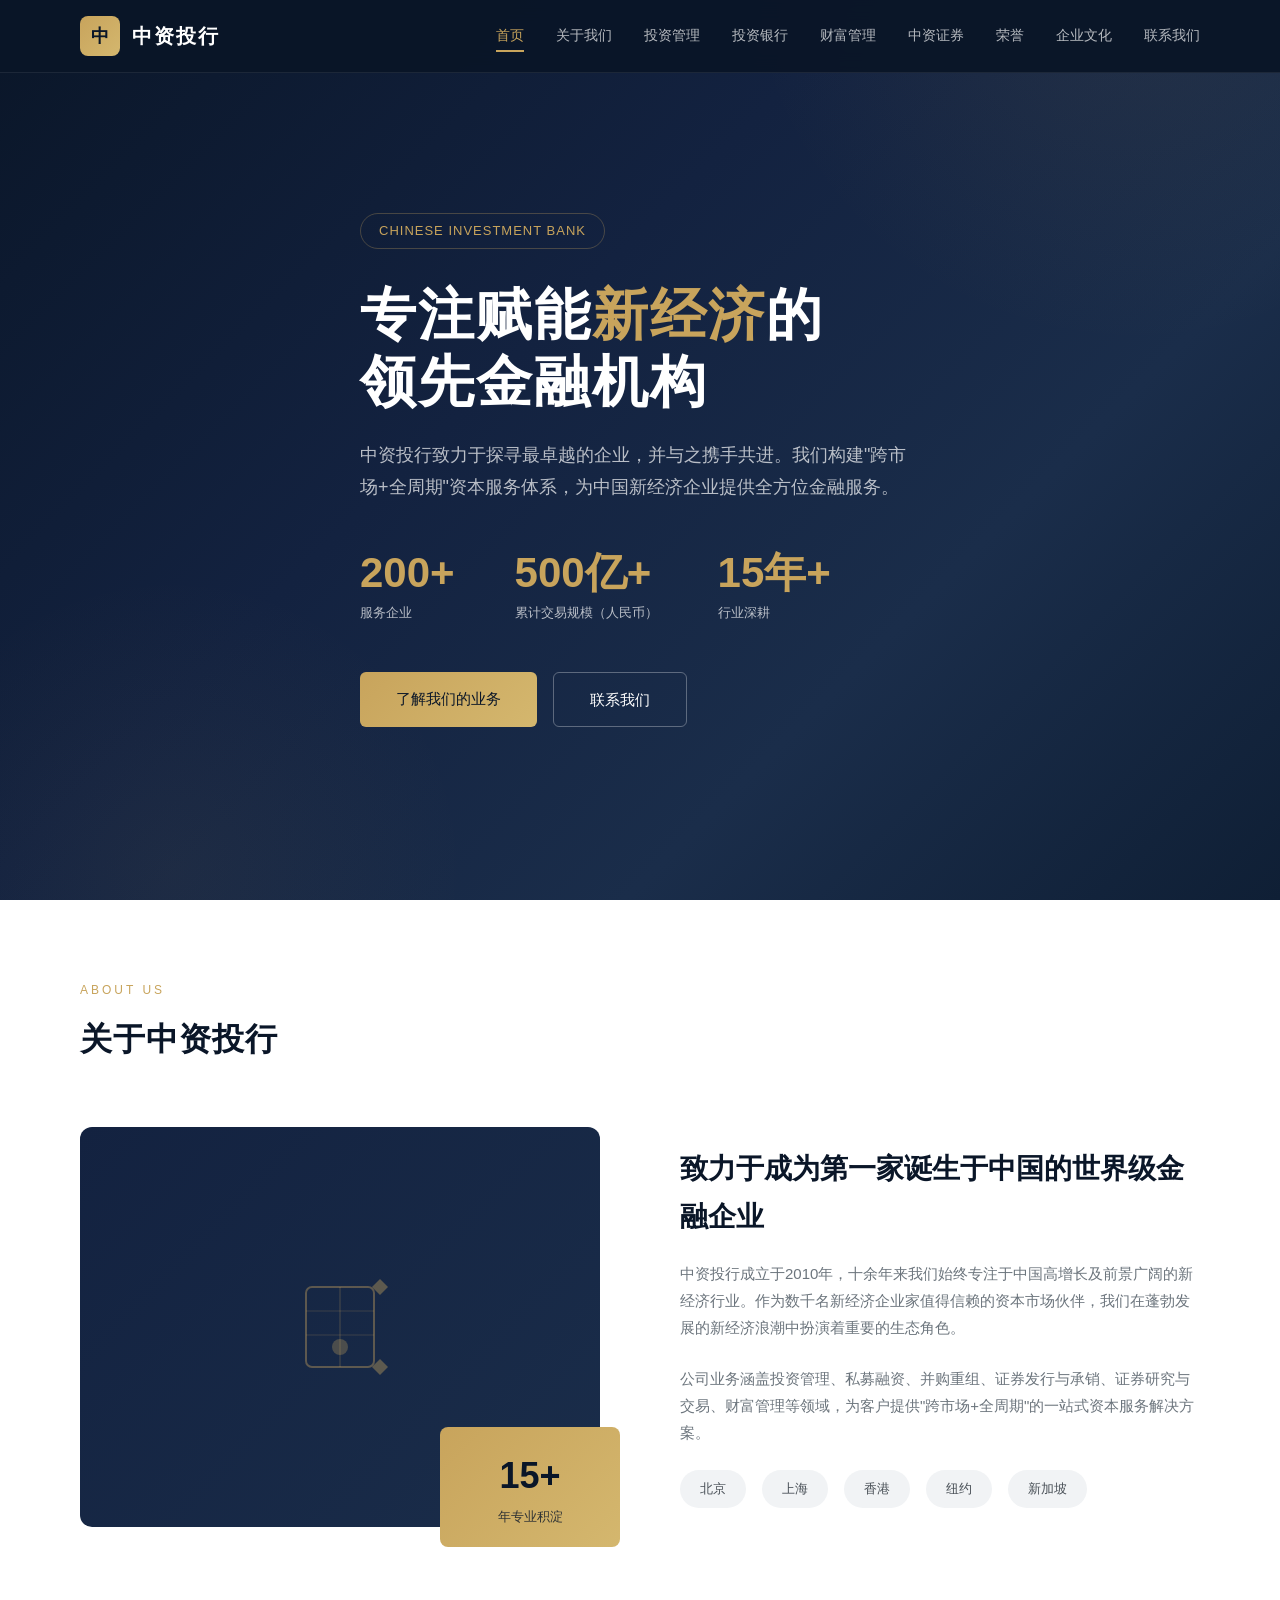
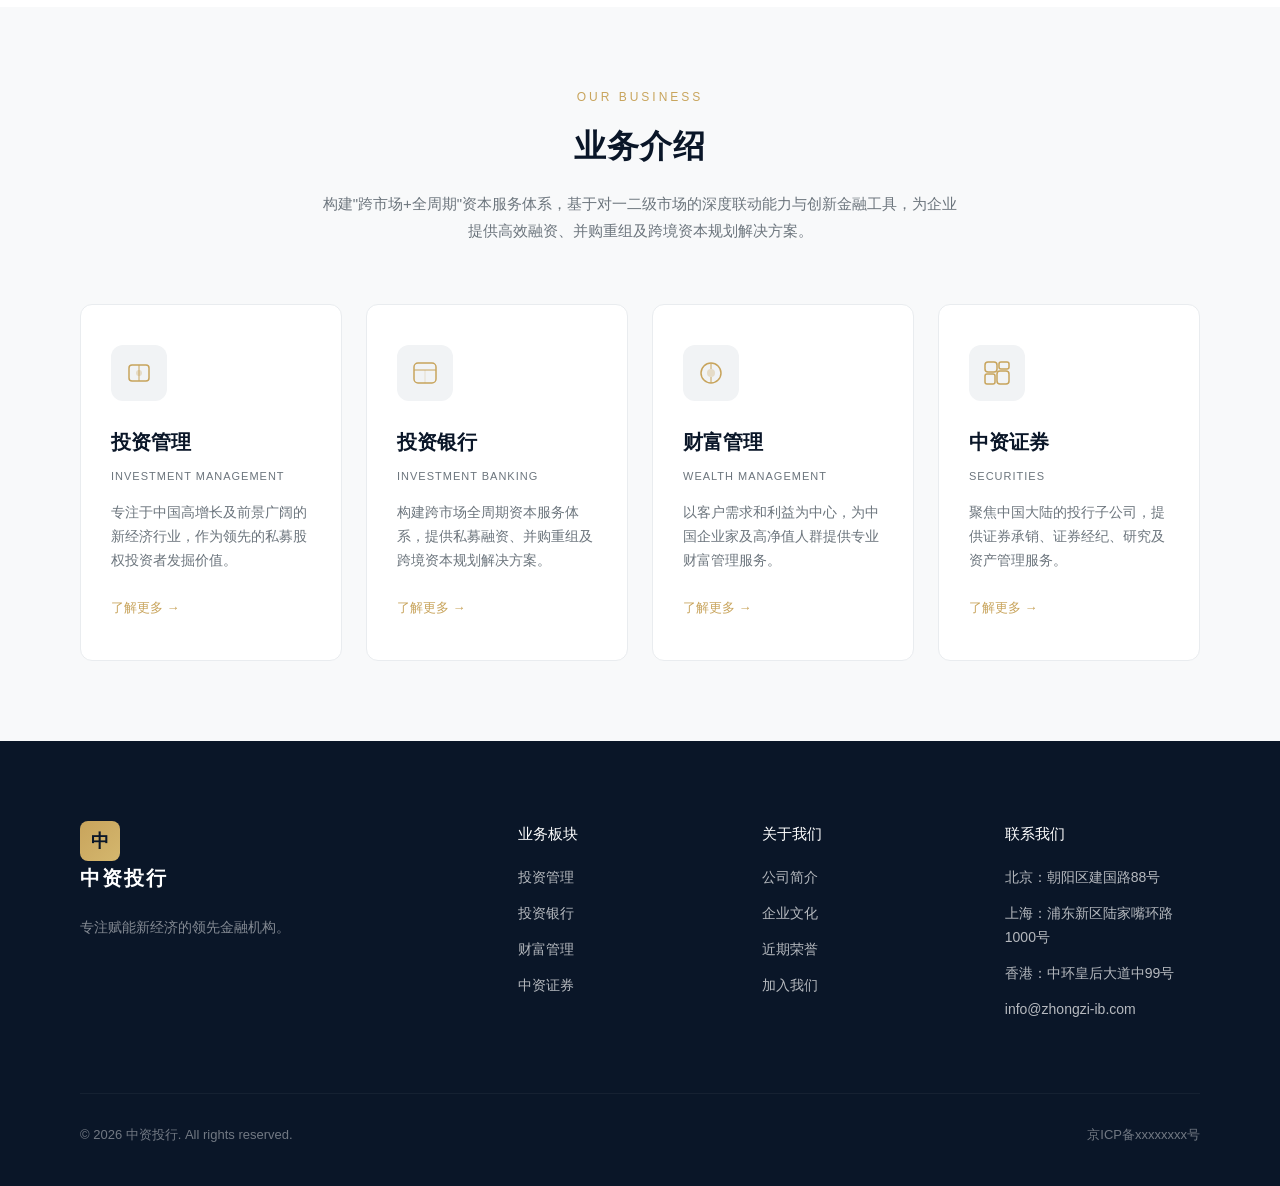
==== index.html @ 10a1bdf3 "Add index.html" ====
<!DOCTYPE html>
<html lang="zh-CN">
<head>
  <meta charset="UTF-8">
  <meta name="viewport" content="width=device-width, initial-scale=1.0">
  <title>中资投行 — 专注赋能新经济的领先金融机构</title>
  <meta name="description" content="中资投行致力于为中国新经济企业提供投资管理、私募融资、并购、证券发行与承销、财富管理等一站式金融服务，在北京、上海、香港、纽约和新加坡设有办公室。">
  <link rel="stylesheet" href="css/style.css">
  <style>
    .hero{min-height:100vh;background:linear-gradient(135deg,#0a1628 0%,#132240 40%,#1a2d4a 70%,#0f1f35 100%);display:flex;align-items:center;position:relative;overflow:hidden}
    .hero::before{content:'';position:absolute;top:-50%;right:-20%;width:800px;height:800px;border-radius:50%;background:radial-gradient(circle,rgba(200,164,92,0.08),transparent 70%)}
    .hero::after{content:'';position:absolute;bottom:-30%;left:-10%;width:600px;height:600px;border-radius:50%;background:radial-gradient(circle,rgba(200,164,92,0.05),transparent 70%)}
    .hero-content{position:relative;z-index:2;padding:120px 0 80px}
    .hero-badge{display:inline-block;border:1px solid rgba(200,164,92,0.3);color:var(--gold);font-size:13px;padding:6px 18px;border-radius:20px;margin-bottom:32px;letter-spacing:1px}
    .hero h1{font-size:56px;font-weight:700;color:var(--white);line-height:1.2;margin-bottom:24px;letter-spacing:2px}
    .hero h1 .gold{color:var(--gold)}
    .hero-subtitle{font-size:18px;color:var(--text-light);max-width:560px;margin-bottom:48px;line-height:1.8}
    .hero-stats{display:flex;gap:60px;margin-bottom:48px}
    .hero-stat .num{font-size:42px;font-weight:700;color:var(--gold);font-family:var(--font-en);line-height:1}
    .hero-stat .label{font-size:13px;color:var(--text-light);margin-top:8px}
    .hero-cta{display:flex;gap:16px}
    .about-image{position:relative}
    .about-image-main{width:100%;height:400px;background:linear-gradient(135deg,#132240,#1a2d4a);border-radius:12px;display:flex;align-items:center;justify-content:center;overflow:hidden}
    .about-image-accent{position:absolute;bottom:-20px;right:-20px;width:180px;height:120px;background:linear-gradient(135deg,var(--gold),var(--gold-light));border-radius:8px;display:flex;align-items:center;justify-content:center;flex-direction:column}
    .about-image-accent .big{font-size:36px;font-weight:700;color:var(--primary);font-family:var(--font-en)}
    .about-image-accent .small{font-size:13px;color:var(--primary);opacity:0.8}
    .about-grid{display:grid;grid-template-columns:1fr 1fr;gap:80px;align-items:center;margin-top:60px}
    .about-info .info-title{font-size:28px;font-weight:600;color:var(--primary);margin-bottom:20px}
    .about-info p{font-size:15px;color:var(--gray-500);line-height:1.8;margin-bottom:24px}
    .about-offices{display:flex;gap:16px;flex-wrap:wrap}
    .office-tag{padding:8px 20px;background:var(--gray-100);border-radius:20px;font-size:13px;color:var(--gray-700)}
    .business-grid{display:grid;grid-template-columns:repeat(4,1fr);gap:24px;margin-top:60px}
    .business-card{background:var(--white);border-radius:12px;padding:40px 30px;transition:all 0.4s;border:1px solid var(--gray-200);position:relative;overflow:hidden}
    .business-card::before{content:'';position:absolute;top:0;left:0;right:0;height:3px;background:linear-gradient(90deg,var(--gold),var(--gold-light));transform:scaleX(0);transform-origin:left;transition:transform 0.4s}
    .business-card:hover{transform:translateY(-8px);box-shadow:0 20px 40px rgba(0,0,0,0.06);border-color:transparent}
    .business-card:hover::before{transform:scaleX(1)}
    .business-icon{width:56px;height:56px;background:var(--gray-100);border-radius:12px;display:flex;align-items:center;justify-content:center;margin-bottom:24px;transition:all 0.4s}
    .business-card:hover .business-icon{background:rgba(200,164,92,0.1)}
    .business-card h3{font-size:20px;font-weight:600;color:var(--primary);margin-bottom:8px}
    .business-card .en{font-size:11px;color:var(--gray-500);text-transform:uppercase;letter-spacing:1px;font-family:var(--font-en);margin-bottom:16px}
    .business-card p{font-size:14px;color:var(--gray-500);line-height:1.7;margin-bottom:20px}
    .business-card .more{font-size:13px;color:var(--gold);text-decoration:none;font-weight:500;display:inline-flex;align-items:center;gap:6px}
    .business-card .more:hover{gap:10px}
    @media(max-width:1024px){.business-grid{grid-template-columns:repeat(2,1fr)}}
    @media(max-width:768px){.business-grid{grid-template-columns:1fr}.hero h1{font-size:34px}.hero-stats{gap:30px}.hero-stat .num{font-size:30px}.about-grid{grid-template-columns:1fr;gap:40px}}
  </style>
</head>
<body>

<header class="header">
  <div class="container header-inner">
    <a href="index.html" class="logo">
      <div class="logo-icon">中</div>
      <span class="logo-text">中资投行</span>
    </a>
    <nav class="nav">
      <a href="index.html" class="active">首页</a>
      <a href="about.html">关于我们</a>
      <a href="investment-management.html">投资管理</a>
      <a href="investment-banking.html">投资银行</a>
      <a href="wealth-management.html">财富管理</a>
      <a href="securities.html">中资证券</a>
      <a href="awards.html">荣誉</a>
      <a href="culture.html">企业文化</a>
      <a href="contact.html">联系我们</a>
    </nav>
  </div>
</header>

<section class="hero">
  <div class="container hero-content">
    <span class="hero-badge">CHINESE INVESTMENT BANK</span>
    <h1>专注赋能<span class="gold">新经济</span>的<br>领先金融机构</h1>
    <p class="hero-subtitle">中资投行致力于探寻最卓越的企业，并与之携手共进。我们构建"跨市场+全周期"资本服务体系，为中国新经济企业提供全方位金融服务。</p>
    <div class="hero-stats">
      <div class="hero-stat"><div class="num">200+</div><div class="label">服务企业</div></div>
      <div class="hero-stat"><div class="num">500亿+</div><div class="label">累计交易规模（人民币）</div></div>
      <div class="hero-stat"><div class="num">15年+</div><div class="label">行业深耕</div></div>
    </div>
    <div class="hero-cta">
      <a href="investment-banking.html" class="btn btn-primary">了解我们的业务</a>
      <a href="contact.html" class="btn btn-outline">联系我们</a>
    </div>
  </div>
</section>

<section class="content-section" id="about">
  <div class="container">
    <div class="section-label">ABOUT US</div>
    <div class="section-title">关于中资投行</div>
    <div class="about-grid">
      <div class="about-image">
        <div class="about-image-main">
          <svg width="120" height="120" viewBox="0 0 120 120" fill="none">
            <rect x="26" y="20" width="68" height="80" rx="6" stroke="rgba(200,164,92,0.4)" stroke-width="2"/>
            <line x1="60" y1="20" x2="60" y2="100" stroke="rgba(200,164,92,0.3)" stroke-width="1"/>
            <line x1="26" y1="44" x2="94" y2="44" stroke="rgba(200,164,92,0.2)" stroke-width="1"/>
            <line x1="26" y1="68" x2="94" y2="68" stroke="rgba(200,164,92,0.2)" stroke-width="1"/>
            <circle cx="60" cy="80" r="8" fill="rgba(200,164,92,0.3)"/>
            <path d="M92 20 L100 12 L108 20 L100 28 Z" fill="rgba(200,164,92,0.4)"/>
            <path d="M92 100 L100 92 L108 100 L100 108 Z" fill="rgba(200,164,92,0.4)"/>
          </svg>
        </div>
        <div class="about-image-accent"><span class="big">15+</span><span class="small">年专业积淀</span></div>
      </div>
      <div class="about-info">
        <div class="info-title">致力于成为第一家诞生于中国的世界级金融企业</div>
        <p>中资投行成立于2010年，十余年来我们始终专注于中国高增长及前景广阔的新经济行业。作为数千名新经济企业家值得信赖的资本市场伙伴，我们在蓬勃发展的新经济浪潮中扮演着重要的生态角色。</p>
        <p>公司业务涵盖投资管理、私募融资、并购重组、证券发行与承销、证券研究与交易、财富管理等领域，为客户提供"跨市场+全周期"的一站式资本服务解决方案。</p>
        <div class="about-offices">
          <span class="office-tag">北京</span><span class="office-tag">上海</span><span class="office-tag">香港</span><span class="office-tag">纽约</span><span class="office-tag">新加坡</span>
        </div>
      </div>
    </div>
  </div>
</section>

<section class="content-section alt">
  <div class="container">
    <div class="section-header" style="text-align:center">
      <div class="section-label">OUR BUSINESS</div>
      <div class="section-title">业务介绍</div>
      <div class="section-desc" style="margin:0 auto">构建"跨市场+全周期"资本服务体系，基于对一二级市场的深度联动能力与创新金融工具，为企业提供高效融资、并购重组及跨境资本规划解决方案。</div>
    </div>
    <div class="business-grid">
      <a href="investment-management.html" class="business-card" style="text-decoration:none;color:inherit">
        <div class="business-icon"><svg width="28" height="28" viewBox="0 0 28 28" fill="none"><rect x="4" y="6" width="20" height="16" rx="3" stroke="#c8a45c" stroke-width="1.5"/><line x1="14" y1="6" x2="14" y2="22" stroke="#c8a45c" stroke-width="1"/><circle cx="14" cy="14" r="3" fill="#c8a45c" opacity="0.3"/></svg></div>
        <h3>投资管理</h3>
        <div class="en">INVESTMENT MANAGEMENT</div>
        <p>专注于中国高增长及前景广阔的新经济行业，作为领先的私募股权投资者发掘价值。</p>
        <span class="more">了解更多 →</span>
      </a>
      <a href="investment-banking.html" class="business-card" style="text-decoration:none;color:inherit">
        <div class="business-icon"><svg width="28" height="28" viewBox="0 0 28 28" fill="none"><rect x="3" y="4" width="22" height="20" rx="4" stroke="#c8a45c" stroke-width="1.5"/><path d="M3 11h22" stroke="#c8a45c" stroke-width="1"/><line x1="14" y1="11" x2="14" y2="24" stroke="#c8a45c" stroke-width="0.5" opacity="0.5"/></svg></div>
        <h3>投资银行</h3>
        <div class="en">INVESTMENT BANKING</div>
        <p>构建跨市场全周期资本服务体系，提供私募融资、并购重组及跨境资本规划解决方案。</p>
        <span class="more">了解更多 →</span>
      </a>
      <a href="wealth-management.html" class="business-card" style="text-decoration:none;color:inherit">
        <div class="business-icon"><svg width="28" height="28" viewBox="0 0 28 28" fill="none"><circle cx="14" cy="14" r="10" stroke="#c8a45c" stroke-width="1.5"/><circle cx="14" cy="14" r="4" fill="#c8a45c" opacity="0.3"/><line x1="14" y1="4" x2="14" y2="10" stroke="#c8a45c" stroke-width="1"/><line x1="14" y1="18" x2="14" y2="24" stroke="#c8a45c" stroke-width="1"/></svg></div>
        <h3>财富管理</h3>
        <div class="en">WEALTH MANAGEMENT</div>
        <p>以客户需求和利益为中心，为中国企业家及高净值人群提供专业财富管理服务。</p>
        <span class="more">了解更多 →</span>
      </a>
      <a href="securities.html" class="business-card" style="text-decoration:none;color:inherit">
        <div class="business-icon"><svg width="28" height="28" viewBox="0 0 28 28" fill="none"><rect x="2" y="3" width="12" height="10" rx="3" stroke="#c8a45c" stroke-width="1.5"/><rect x="16" y="3" width="10" height="7" rx="2" stroke="#c8a45c" stroke-width="1.5"/><rect x="2" y="15" width="10" height="10" rx="2" stroke="#c8a45c" stroke-width="1.5"/><rect x="14" y="12" width="12" height="13" rx="3" stroke="#c8a45c" stroke-width="1.5"/></svg></div>
        <h3>中资证券</h3>
        <div class="en">SECURITIES</div>
        <p>聚焦中国大陆的投行子公司，提供证券承销、证券经纪、研究及资产管理服务。</p>
        <span class="more">了解更多 →</span>
      </a>
    </div>
  </div>
</section>

<footer class="footer">
  <div class="container">
    <div class="footer-grid">
      <div class="footer-brand">
        <a href="index.html" class="logo"><div class="logo-icon">中</div><span class="logo-text">中资投行</span></a>
        <p>专注赋能新经济的领先金融机构。</p>
      </div>
      <div>
        <h4>业务板块</h4>
        <a href="investment-management.html">投资管理</a>
        <a href="investment-banking.html">投资银行</a>
        <a href="wealth-management.html">财富管理</a>
        <a href="securities.html">中资证券</a>
      </div>
      <div>
        <h4>关于我们</h4>
        <a href="about.html">公司简介</a>
        <a href="culture.html">企业文化</a>
        <a href="awards.html">近期荣誉</a>
        <a href="contact.html">加入我们</a>
      </div>
      <div>
        <h4>联系我们</h4>
        <a>北京：朝阳区建国路88号</a>
        <a>上海：浦东新区陆家嘴环路1000号</a>
        <a>香港：中环皇后大道中99号</a>
        <a>info@zhongzi-ib.com</a>
      </div>
    </div>
    <div class="footer-bottom">
      <span>&copy; 2026 中资投行. All rights reserved.</span>
      <span>京ICP备xxxxxxxx号</span>
    </div>
  </div>
</footer>
</body>
</html>
---- css/style.css ----
/* ===== 中资投行 - 共享样式 ===== */
:root {
  --primary: #0a1628;
  --primary-light: #132240;
  --gold: #c8a45c;
  --gold-light: #d4b76e;
  --white: #ffffff;
  --gray-50: #f8f9fa;
  --gray-100: #f1f3f5;
  --gray-200: #e9ecef;
  --gray-300: #dee2e6;
  --gray-500: #6c757d;
  --gray-700: #495057;
  --gray-900: #212529;
  --text-light: rgba(255,255,255,0.7);
  --font-cn: "PingFang SC","Microsoft YaHei","Hiragino Sans GB",sans-serif;
  --font-en: "Inter","Helvetica Neue",Arial,sans-serif;
}

*,*::before,*::after{margin:0;padding:0;box-sizing:border-box}
html{scroll-behavior:smooth}
body{font-family:var(--font-cn);color:var(--gray-900);line-height:1.7;background:var(--white);-webkit-font-smoothing:antialiased}
.container{max-width:1200px;margin:0 auto;padding:0 40px}

/* ===== Header ===== */
.header{position:fixed;top:0;left:0;right:0;z-index:1000;background:rgba(10,22,40,0.95);backdrop-filter:blur(10px);border-bottom:1px solid rgba(255,255,255,0.08)}
.header-inner{display:flex;align-items:center;justify-content:space-between;height:72px}
.logo{display:flex;align-items:center;gap:12px;text-decoration:none}
.logo-icon{width:40px;height:40px;background:linear-gradient(135deg,var(--gold),var(--gold-light));border-radius:8px;display:flex;align-items:center;justify-content:center;font-size:18px;color:var(--primary);font-weight:700}
.logo-text{font-size:20px;font-weight:600;color:var(--white);letter-spacing:2px}
.nav{display:flex;align-items:center;gap:32px}
.nav a{color:var(--text-light);text-decoration:none;font-size:14px;font-weight:400;transition:color 0.3s;position:relative;padding:4px 0}
.nav a:hover,.nav a.active{color:var(--gold)}
.nav a::after{content:'';position:absolute;bottom:0;left:0;width:0;height:2px;background:var(--gold);transition:width 0.3s}
.nav a:hover::after,.nav a.active::after{width:100%}

/* ===== Page Banner ===== */
.page-banner{background:linear-gradient(135deg,#0a1628,#132240,#1a2d4a);padding:140px 0 60px;text-align:center;position:relative;overflow:hidden}
.page-banner::before{content:'';position:absolute;top:-30%;right:-15%;width:500px;height:500px;border-radius:50%;background:radial-gradient(circle,rgba(200,164,92,0.06),transparent 70%)}
.page-banner h1{font-size:42px;font-weight:700;color:var(--white);letter-spacing:2px;position:relative}
.page-banner .subtitle{font-size:16px;color:var(--text-light);margin-top:12px;position:relative}
.breadcrumb{margin-top:16px;font-size:13px;color:var(--text-light);position:relative}
.breadcrumb a{color:var(--gold);text-decoration:none}
.breadcrumb span{opacity:0.6}

/* ===== Content Sections ===== */
.content-section{padding:80px 0}
.content-section.alt{background:var(--gray-50)}

.section-header{margin-bottom:48px}
.section-label{font-size:12px;text-transform:uppercase;letter-spacing:3px;color:var(--gold);margin-bottom:12px;font-family:var(--font-en)}
.section-title{font-size:32px;font-weight:700;color:var(--primary);margin-bottom:16px;letter-spacing:1px}
.section-desc{font-size:15px;color:var(--gray-500);max-width:640px;line-height:1.8}

/* ===== Business Detail ===== */
.biz-overview{display:grid;grid-template-columns:1fr 1fr;gap:60px;align-items:center}
.biz-image{height:360px;background:linear-gradient(135deg,var(--primary),var(--primary-light));border-radius:12px;display:flex;align-items:center;justify-content:center;position:relative;overflow:hidden}
.biz-image::after{content:'';position:absolute;inset:0;background:radial-gradient(circle at 30% 50%,rgba(200,164,92,0.1),transparent 60%)}
.biz-info h2{font-size:28px;font-weight:600;color:var(--primary);margin-bottom:20px}
.biz-info p{font-size:15px;color:var(--gray-500);line-height:1.8;margin-bottom:16px}

/* ===== Feature Grid ===== */
.feature-grid{display:grid;grid-template-columns:repeat(3,1fr);gap:24px;margin-top:48px}
.feature-card{background:var(--white);border:1px solid var(--gray-200);border-radius:12px;padding:36px 28px;transition:all 0.3s}
.feature-card:hover{transform:translateY(-4px);box-shadow:0 12px 32px rgba(0,0,0,0.06);border-color:transparent}
.feature-card .num{font-size:28px;font-weight:700;color:var(--gold);font-family:var(--font-en);margin-bottom:12px}
.feature-card h4{font-size:17px;font-weight:600;color:var(--primary);margin-bottom:10px}
.feature-card p{font-size:14px;color:var(--gray-500);line-height:1.7}

/* ===== Two Column Layout ===== */
.two-col{display:grid;grid-template-columns:1fr 1fr;gap:60px;align-items:start}
.two-col h3{font-size:22px;font-weight:600;color:var(--primary);margin-bottom:16px}
.two-col p{font-size:15px;color:var(--gray-500);line-height:1.8;margin-bottom:24px}
.two-col ul{list-style:none;padding:0}
.two-col ul li{font-size:14px;color:var(--gray-700);padding:10px 0;border-bottom:1px solid var(--gray-200);display:flex;align-items:center;gap:10px}
.two-col ul li::before{content:'';display:block;width:6px;height:6px;background:var(--gold);border-radius:50%;flex-shrink:0}

/* ===== Awards Grid ===== */
.awards-grid{display:grid;grid-template-columns:repeat(3,1fr);gap:20px}
.award-card{background:var(--gray-50);border-radius:12px;padding:32px 24px;text-align:center;transition:all 0.3s}
.award-card:hover{background:var(--primary)}
.award-card:hover .award-year,.award-card:hover .award-title,.award-card:hover .award-source{color:var(--white)}
.award-card:hover .award-rank{color:var(--gold)}
.award-year{font-size:12px;color:var(--gray-500);letter-spacing:2px;font-family:var(--font-en);margin-bottom:10px}
.award-title{font-size:15px;color:var(--gray-700);margin-bottom:8px;font-weight:500}
.award-rank{font-size:28px;font-weight:700;color:var(--gold);font-family:var(--font-en);margin-bottom:6px}
.award-source{font-size:13px;color:var(--gray-500)}

/* ===== Culture Grid ===== */
.culture-grid{display:grid;grid-template-columns:repeat(4,1fr);gap:20px}
.culture-card{background:var(--white);border:1px solid var(--gray-200);border-radius:12px;padding:36px 24px;text-align:center;transition:all 0.3s}
.culture-card:hover{transform:translateY(-4px);box-shadow:0 12px 32px rgba(0,0,0,0.06)}
.culture-icon{font-size:40px;margin-bottom:16px;display:block}
.culture-card h3{font-size:17px;font-weight:600;color:var(--primary);margin-bottom:6px}
.culture-card .en{font-size:11px;color:var(--gold);text-transform:uppercase;letter-spacing:1px;font-family:var(--font-en);margin-bottom:14px}
.culture-card p{font-size:13px;color:var(--gray-500);line-height:1.6}

/* ===== Contact ===== */
.contact-grid{display:grid;grid-template-columns:1fr 1fr;gap:48px}
.contact-info h3{font-size:22px;font-weight:600;color:var(--primary);margin-bottom:24px}
.contact-item{margin-bottom:20px}
.contact-item .label{font-size:12px;color:var(--gold);text-transform:uppercase;letter-spacing:2px;font-family:var(--font-en);margin-bottom:4px}
.contact-item .value{font-size:15px;color:var(--gray-700)}
.contact-form{background:var(--gray-50);padding:40px;border-radius:12px}
.contact-form h3{font-size:20px;font-weight:600;color:var(--primary);margin-bottom:24px}
.form-group{margin-bottom:20px}
.form-group label{display:block;font-size:13px;color:var(--gray-700);margin-bottom:6px;font-weight:500}
.form-group input,.form-group textarea,.form-group select{width:100%;padding:12px 16px;border:1px solid var(--gray-300);border-radius:6px;font-size:14px;font-family:var(--font-cn);color:var(--gray-900);transition:border-color 0.3s}
.form-group input:focus,.form-group textarea:focus,.form-group select:focus{outline:none;border-color:var(--gold)}
.form-group textarea{resize:vertical;min-height:120px}
.btn-submit{width:100%;padding:14px;background:linear-gradient(135deg,var(--gold),var(--gold-light));color:var(--primary);border:none;border-radius:6px;font-size:15px;font-weight:600;cursor:pointer;transition:all 0.3s}
.btn-submit:hover{transform:translateY(-2px);box-shadow:0 8px 24px rgba(200,164,92,0.3)}

/* ===== Footer ===== */
.footer{background:var(--primary);color:var(--text-light);padding:80px 0 40px}
.footer-grid{display:grid;grid-template-columns:2fr 1fr 1fr 1fr;gap:48px}
.footer-brand .logo{margin-bottom:20px}
.footer-brand p{font-size:14px;line-height:1.8;opacity:0.7}
.footer h4{font-size:15px;color:var(--white);margin-bottom:20px;font-weight:500}
.footer a{display:block;color:var(--text-light);text-decoration:none;font-size:14px;margin-bottom:12px;transition:color 0.3s}
.footer a:hover{color:var(--gold)}
.footer-bottom{margin-top:60px;padding-top:30px;border-top:1px solid rgba(255,255,255,0.08);display:flex;justify-content:space-between;align-items:center;font-size:13px;opacity:0.6}

/* ===== Buttons ===== */
.btn{padding:14px 36px;border-radius:6px;font-size:15px;font-weight:500;cursor:pointer;transition:all 0.3s;text-decoration:none;display:inline-block}
.btn-primary{background:linear-gradient(135deg,var(--gold),var(--gold-light));color:var(--primary);border:none}
.btn-primary:hover{transform:translateY(-2px);box-shadow:0 8px 24px rgba(200,164,92,0.3)}
.btn-outline{background:transparent;border:1px solid rgba(255,255,255,0.3);color:var(--white)}
.btn-outline:hover{border-color:var(--gold);color:var(--gold)}

/* ===== Responsive ===== */
@media(max-width:1024px){
  .business-grid,.feature-grid{grid-template-columns:repeat(2,1fr)}
  .culture-grid{grid-template-columns:repeat(2,1fr)}
  .footer-grid{grid-template-columns:1fr 1fr}
  .two-col,.biz-overview,.contact-grid{grid-template-columns:1fr}
}

@media(max-width:768px){
  .container{padding:0 20px}
  .nav{display:none}
  .page-banner h1{font-size:30px}
  .section-title{font-size:26px}
  .business-grid,.feature-grid,.awards-grid,.culture-grid,.footer-grid{grid-template-columns:1fr}
  .two-col,.biz-overview,.contact-grid{grid-template-columns:1fr;gap:40px}
}
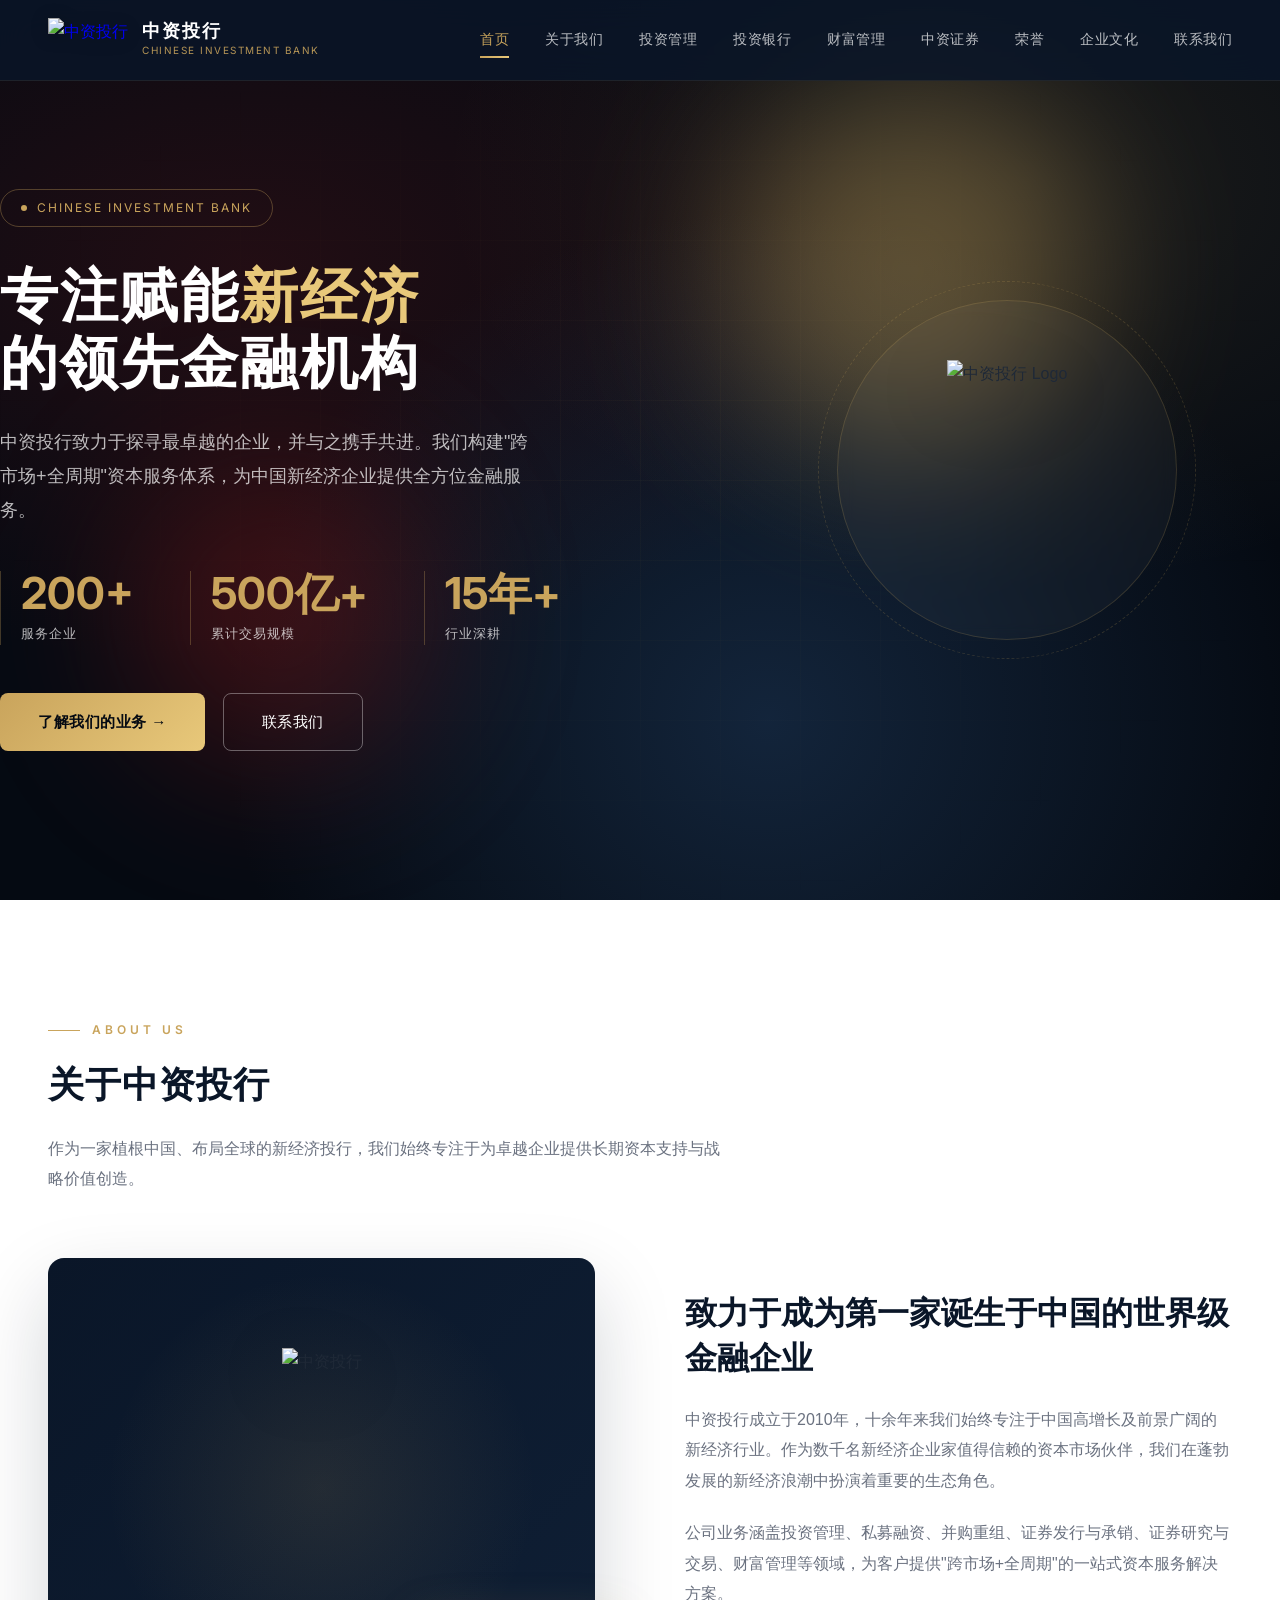
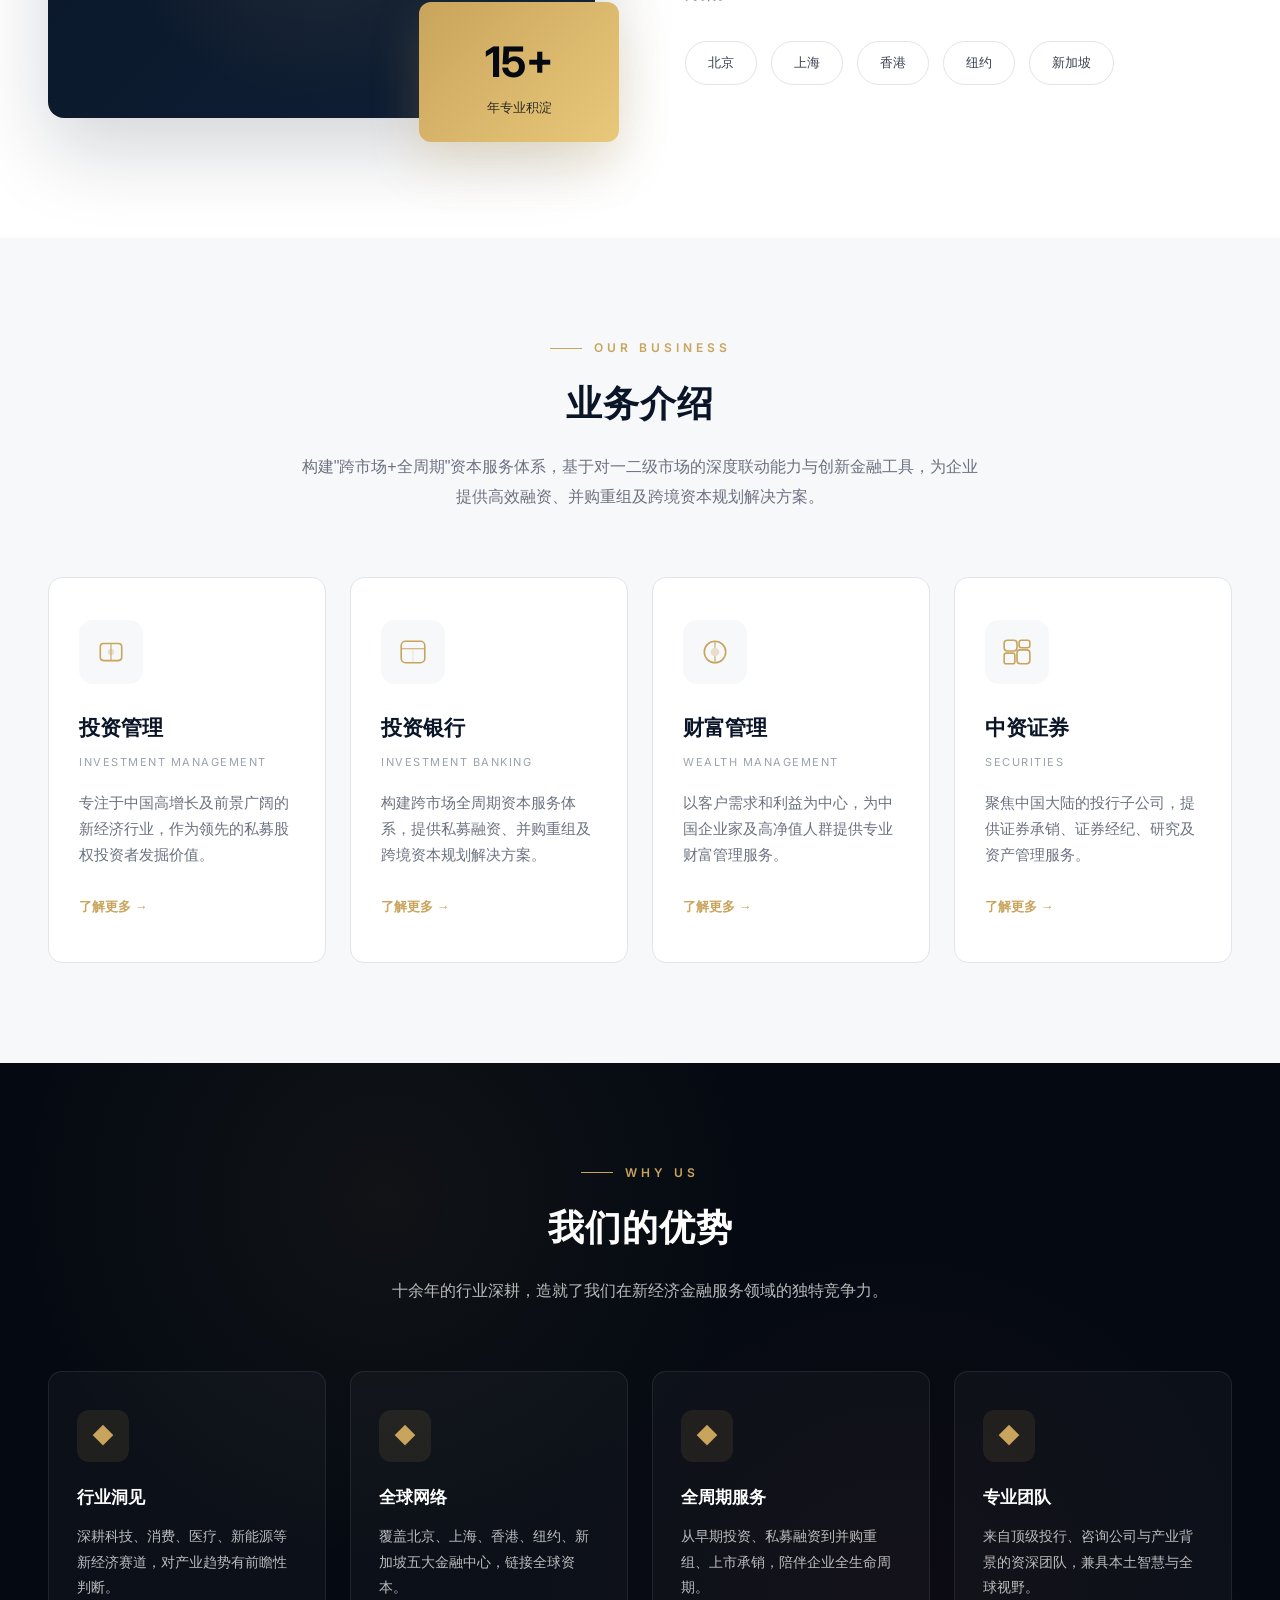
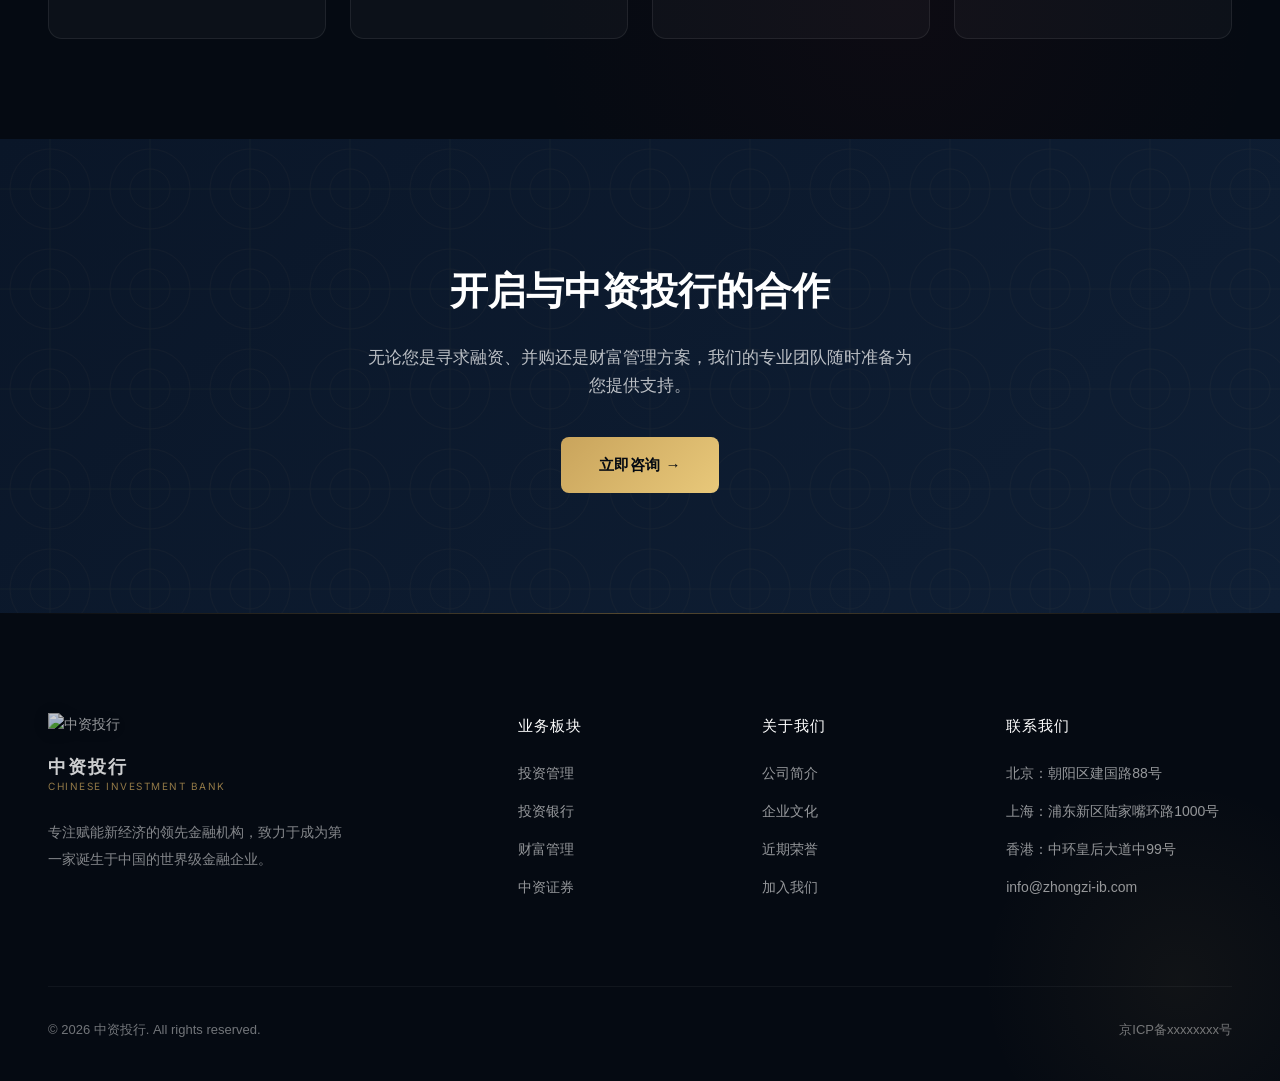
==== commit 1a78a5ab: "Update index.html" ====
--- a/index.html
+++ b/index.html
@@ -7,42 +7,96 @@
   <meta name="description" content="中资投行致力于为中国新经济企业提供投资管理、私募融资、并购、证券发行与承销、财富管理等一站式金融服务，在北京、上海、香港、纽约和新加坡设有办公室。">
   <link rel="stylesheet" href="css/style.css">
   <style>
-    .hero{min-height:100vh;background:linear-gradient(135deg,#0a1628 0%,#132240 40%,#1a2d4a 70%,#0f1f35 100%);display:flex;align-items:center;position:relative;overflow:hidden}
-    .hero::before{content:'';position:absolute;top:-50%;right:-20%;width:800px;height:800px;border-radius:50%;background:radial-gradient(circle,rgba(200,164,92,0.08),transparent 70%)}
-    .hero::after{content:'';position:absolute;bottom:-30%;left:-10%;width:600px;height:600px;border-radius:50%;background:radial-gradient(circle,rgba(200,164,92,0.05),transparent 70%)}
-    .hero-content{position:relative;z-index:2;padding:120px 0 80px}
-    .hero-badge{display:inline-block;border:1px solid rgba(200,164,92,0.3);color:var(--gold);font-size:13px;padding:6px 18px;border-radius:20px;margin-bottom:32px;letter-spacing:1px}
-    .hero h1{font-size:56px;font-weight:700;color:var(--white);line-height:1.2;margin-bottom:24px;letter-spacing:2px}
-    .hero h1 .gold{color:var(--gold)}
-    .hero-subtitle{font-size:18px;color:var(--text-light);max-width:560px;margin-bottom:48px;line-height:1.8}
-    .hero-stats{display:flex;gap:60px;margin-bottom:48px}
-    .hero-stat .num{font-size:42px;font-weight:700;color:var(--gold);font-family:var(--font-en);line-height:1}
-    .hero-stat .label{font-size:13px;color:var(--text-light);margin-top:8px}
-    .hero-cta{display:flex;gap:16px}
+    .hero{min-height:100vh;background:var(--navy-900);display:flex;align-items:center;position:relative;overflow:hidden}
+    .hero-bg{position:absolute;inset:0;z-index:0}
+    .hero-bg .gradient{position:absolute;inset:0;background:radial-gradient(ellipse at 20% 30%,rgba(139,26,26,0.22) 0%,transparent 45%),radial-gradient(ellipse at 80% 20%,rgba(201,164,92,0.12) 0%,transparent 40%),radial-gradient(ellipse at 60% 80%,rgba(28,54,86,0.6) 0%,transparent 50%);animation:pulse-gold 8s ease-in-out infinite}
+    .hero-bg .mesh{position:absolute;inset:0;background-image:linear-gradient(rgba(201,164,92,0.04) 1px,transparent 1px),linear-gradient(90deg,rgba(201,164,92,0.04) 1px,transparent 1px);background-size:80px 80px;mask-image:radial-gradient(ellipse at center,rgba(0,0,0,1) 0%,transparent 75%)}
+    .hero-bg .orb{position:absolute;border-radius:50%;filter:blur(80px);opacity:0.4;animation:float 12s ease-in-out infinite}
+    .hero-bg .orb-1{top:10%;right:15%;width:360px;height:360px;background:var(--gold);animation-delay:0s}
+    .hero-bg .orb-2{bottom:15%;left:10%;width:300px;height:300px;background:var(--red);animation-delay:-4s}
+    .hero-content{position:relative;z-index:2;padding:140px 0 100px;width:100%}
+    .hero-badge{display:inline-flex;align-items:center;gap:10px;border:1px solid rgba(201,164,92,0.35);color:var(--gold);font-size:12px;padding:8px 20px;border-radius:30px;margin-bottom:36px;letter-spacing:2px;text-transform:uppercase;font-family:var(--font-en)}
+    .hero-badge::before{content:'';width:6px;height:6px;background:var(--gold);border-radius:50%;animation:pulse-gold 2s infinite}
+    .hero-main{display:grid;grid-template-columns:1.2fr 1fr;gap:80px;align-items:center}
+    .hero h1{font-size:58px;font-weight:600;color:var(--white);line-height:1.15;margin-bottom:28px;letter-spacing:2px}
+    .hero h1 .gold{color:var(--gold-light)}
+    .hero h1 .red{color:var(--red)}
+    .hero-subtitle{font-size:18px;color:var(--text-light);max-width:540px;margin-bottom:44px;line-height:1.9}
+    .hero-stats{display:flex;gap:56px;margin-bottom:48px}
+    .hero-stat{position:relative;padding-left:20px;border-left:1px solid rgba(201,164,92,0.3)}
+    .hero-stat .num{font-size:44px;font-weight:700;color:var(--gold);font-family:var(--font-en);line-height:1}
+    .hero-stat .label{font-size:13px;color:var(--text-light);margin-top:8px;letter-spacing:1px}
+    .hero-cta{display:flex;gap:18px}
+    .hero-visual{display:flex;align-items:center;justify-content:center;position:relative}
+    .hero-visual .logo-frame{width:340px;height:340px;border-radius:50%;background:rgba(255,255,255,0.03);border:1px solid rgba(201,164,92,0.2);display:flex;align-items:center;justify-content:center;position:relative;backdrop-filter:blur(8px)}
+    .hero-visual .logo-frame::before{content:'';position:absolute;inset:-20px;border-radius:50%;border:1px dashed rgba(201,164,92,0.2);animation:spin 30s linear infinite}
+    .hero-visual img{height:220px;width:auto;filter:drop-shadow(0 20px 40px rgba(0,0,0,0.4))}
+    @keyframes spin{from{transform:rotate(0deg)}to{transform:rotate(360deg)}}
+    
+    .about-section{padding:120px 0;background:var(--white)}
+    .about-grid{display:grid;grid-template-columns:1fr 1fr;gap:90px;align-items:center}
     .about-image{position:relative}
-    .about-image-main{width:100%;height:400px;background:linear-gradient(135deg,#132240,#1a2d4a);border-radius:12px;display:flex;align-items:center;justify-content:center;overflow:hidden}
-    .about-image-accent{position:absolute;bottom:-20px;right:-20px;width:180px;height:120px;background:linear-gradient(135deg,var(--gold),var(--gold-light));border-radius:8px;display:flex;align-items:center;justify-content:center;flex-direction:column}
-    .about-image-accent .big{font-size:36px;font-weight:700;color:var(--primary);font-family:var(--font-en)}
-    .about-image-accent .small{font-size:13px;color:var(--primary);opacity:0.8}
-    .about-grid{display:grid;grid-template-columns:1fr 1fr;gap:80px;align-items:center;margin-top:60px}
-    .about-info .info-title{font-size:28px;font-weight:600;color:var(--primary);margin-bottom:20px}
-    .about-info p{font-size:15px;color:var(--gray-500);line-height:1.8;margin-bottom:24px}
-    .about-offices{display:flex;gap:16px;flex-wrap:wrap}
-    .office-tag{padding:8px 20px;background:var(--gray-100);border-radius:20px;font-size:13px;color:var(--gray-700)}
+    .about-image-main{width:100%;height:460px;background:linear-gradient(135deg,var(--navy-800),var(--navy-700));border-radius:16px;display:flex;align-items:center;justify-content:center;overflow:hidden;box-shadow:0 32px 80px rgba(10,22,40,0.18);position:relative}
+    .about-image-main::before{content:'';position:absolute;inset:0;background:radial-gradient(circle at 50% 50%,rgba(201,164,92,0.12),transparent 60%)}
+    .about-image-main img{height:280px;width:auto;position:relative;z-index:2;filter:drop-shadow(0 16px 32px rgba(0,0,0,0.35))}
+    .about-image-accent{position:absolute;bottom:-24px;right:-24px;width:200px;height:140px;background:linear-gradient(135deg,var(--gold),var(--gold-light));border-radius:12px;display:flex;align-items:center;justify-content:center;flex-direction:column;padding:20px;box-shadow:0 20px 48px rgba(201,164,92,0.25)}
+    .about-image-accent .big{font-size:42px;font-weight:700;color:var(--navy-900);font-family:var(--font-en)}
+    .about-image-accent .small{font-size:13px;color:var(--navy-900);opacity:0.8;text-align:center}
+    .about-info .info-title{font-size:32px;font-weight:600;color:var(--navy-800);margin-bottom:24px;line-height:1.4}
+    .about-info p{font-size:16px;color:var(--gray-500);line-height:1.9;margin-bottom:22px}
+    .about-offices{display:flex;gap:14px;flex-wrap:wrap;margin-top:32px}
+    .office-tag{padding:10px 22px;background:var(--white);border:1px solid var(--gray-200);border-radius:24px;font-size:13px;color:var(--gray-700);transition:all 0.3s}
+    .office-tag:hover{border-color:var(--gold);color:var(--gold);transform:translateY(-2px)}
+    
+    .business-section{background:var(--gray-50)}
     .business-grid{display:grid;grid-template-columns:repeat(4,1fr);gap:24px;margin-top:60px}
-    .business-card{background:var(--white);border-radius:12px;padding:40px 30px;transition:all 0.4s;border:1px solid var(--gray-200);position:relative;overflow:hidden}
-    .business-card::before{content:'';position:absolute;top:0;left:0;right:0;height:3px;background:linear-gradient(90deg,var(--gold),var(--gold-light));transform:scaleX(0);transform-origin:left;transition:transform 0.4s}
-    .business-card:hover{transform:translateY(-8px);box-shadow:0 20px 40px rgba(0,0,0,0.06);border-color:transparent}
-    .business-card:hover::before{transform:scaleX(1)}
-    .business-icon{width:56px;height:56px;background:var(--gray-100);border-radius:12px;display:flex;align-items:center;justify-content:center;margin-bottom:24px;transition:all 0.4s}
-    .business-card:hover .business-icon{background:rgba(200,164,92,0.1)}
-    .business-card h3{font-size:20px;font-weight:600;color:var(--primary);margin-bottom:8px}
-    .business-card .en{font-size:11px;color:var(--gray-500);text-transform:uppercase;letter-spacing:1px;font-family:var(--font-en);margin-bottom:16px}
-    .business-card p{font-size:14px;color:var(--gray-500);line-height:1.7;margin-bottom:20px}
-    .business-card .more{font-size:13px;color:var(--gold);text-decoration:none;font-weight:500;display:inline-flex;align-items:center;gap:6px}
-    .business-card .more:hover{gap:10px}
-    @media(max-width:1024px){.business-grid{grid-template-columns:repeat(2,1fr)}}
-    @media(max-width:768px){.business-grid{grid-template-columns:1fr}.hero h1{font-size:34px}.hero-stats{gap:30px}.hero-stat .num{font-size:30px}.about-grid{grid-template-columns:1fr;gap:40px}}
+    .business-card{background:var(--white);border-radius:14px;padding:42px 30px;transition:all 0.4s cubic-bezier(0.165,0.84,0.44,1);border:1px solid var(--gray-200);position:relative;overflow:hidden;text-decoration:none;color:inherit;display:block}
+    .business-card::before{content:'';position:absolute;top:0;left:0;right:0;height:0;background:linear-gradient(90deg,var(--gold),var(--gold-light));transition:height 0.4s ease}
+    .business-card::after{content:'';position:absolute;bottom:0;left:0;right:0;height:0;background:linear-gradient(180deg,transparent,rgba(201,164,92,0.03));transition:height 0.4s ease}
+    .business-card:hover{transform:translateY(-10px);box-shadow:0 28px 60px rgba(10,22,40,0.12);border-color:transparent}
+    .business-card:hover::before{height:4px}
+    .business-card:hover::after{height:120px}
+    .business-icon{width:64px;height:64px;background:var(--gray-50);border-radius:14px;display:flex;align-items:center;justify-content:center;margin-bottom:26px;transition:all 0.4s;position:relative}
+    .business-card:hover .business-icon{background:rgba(201,164,92,0.1);transform:scale(1.05)}
+    .business-card h3{font-size:21px;font-weight:600;color:var(--navy-800);margin-bottom:8px;position:relative}
+    .business-card .en{font-size:11px;color:var(--gray-400);text-transform:uppercase;letter-spacing:1.5px;font-family:var(--font-en);margin-bottom:18px;position:relative}
+    .business-card p{font-size:14.5px;color:var(--gray-500);line-height:1.8;margin-bottom:24px;position:relative}
+    .business-card .more{font-size:13px;color:var(--gold);text-decoration:none;font-weight:600;display:inline-flex;align-items:center;gap:6px;position:relative;transition:gap 0.3s}
+    .business-card:hover .more{gap:10px}
+    
+    .why-section{background:var(--navy-900);position:relative;overflow:hidden}
+    .why-section::before{content:'';position:absolute;top:0;left:0;right:0;bottom:0;background-image:radial-gradient(circle at 30% 20%,rgba(201,164,92,0.06) 0%,transparent 35%),radial-gradient(circle at 70% 80%,rgba(139,26,26,0.06) 0%,transparent 35%);pointer-events:none}
+    .why-grid{display:grid;grid-template-columns:repeat(4,1fr);gap:24px;margin-top:56px;position:relative}
+    .why-card{background:rgba(255,255,255,0.03);border:1px solid rgba(255,255,255,0.08);border-radius:14px;padding:38px 28px;transition:all 0.4s}
+    .why-card:hover{background:rgba(255,255,255,0.06);transform:translateY(-6px);border-color:rgba(201,164,92,0.25);box-shadow:0 20px 48px rgba(0,0,0,0.2)}
+    .why-card .icon{width:52px;height:52px;background:rgba(201,164,92,0.1);border-radius:12px;display:flex;align-items:center;justify-content:center;margin-bottom:22px;color:var(--gold);font-size:22px}
+    .why-card h4{font-size:17px;font-weight:600;color:var(--white);margin-bottom:12px}
+    .why-card p{font-size:14px;color:var(--text-light);line-height:1.8}
+    
+    .cta-section{background:linear-gradient(135deg,var(--navy-800),var(--navy-700));padding:120px 0;text-align:center;position:relative;overflow:hidden}
+    .cta-section::before{content:'';position:absolute;inset:0;background:url("data:image/svg+xml,%3Csvg width='100' height='100' viewBox='0 0 100 100' xmlns='http://www.w3.org/2000/svg'%3E%3Cpath d='M0 0h100v100H0z' fill='none'/%3E%3Cg stroke='%23c9a45c' stroke-width='0.5' fill='none' opacity='0.08'%3E%3Cpath d='M0 50h100M50 0v100'/%3E%3Ccircle cx='50' cy='50' r='20'/%3E%3Ccircle cx='50' cy='50' r='40'/%3E%3C/g%3E%3C/svg%3E");pointer-events:none}
+    .cta-section h2{font-size:38px;font-weight:600;color:var(--white);margin-bottom:20px;position:relative}
+    .cta-section p{font-size:17px;color:var(--text-light);margin-bottom:36px;max-width:560px;margin-left:auto;margin-right:auto;position:relative}
+    .cta-section .btn{position:relative}
+    
+    @media(max-width:1024px){
+      .hero-main{grid-template-columns:1fr}
+      .hero h1{font-size:46px}
+      .hero-visual{display:none}
+      .business-grid{grid-template-columns:repeat(2,1fr)}
+      .why-grid{grid-template-columns:repeat(2,1fr)}
+      .about-grid{grid-template-columns:1fr;gap:60px}
+    }
+    @media(max-width:768px){
+      .hero h1{font-size:34px}
+      .hero-stats{gap:32px}
+      .hero-stat .num{font-size:32px}
+      .business-grid,.why-grid{grid-template-columns:1fr}
+      .about-image-main{height:360px}
+      .about-image-main img{height:200px}
+      .about-image-accent{right:0;width:160px;height:110px}
+      .cta-section h2{font-size:28px}
+    }
   </style>
 </head>
 <body>
@@ -50,8 +104,8 @@
 <header class="header">
   <div class="container header-inner">
     <a href="index.html" class="logo">
-      <div class="logo-icon">中</div>
-      <span class="logo-text">中资投行</span>
+      <img src="images/logo.jpg" alt="中资投行">
+      <span class="logo-text"><span class="cn">中资投行</span><span class="en">Chinese Investment Bank</span></span>
     </a>
     <nav class="nav">
       <a href="index.html" class="active">首页</a>
@@ -68,40 +122,55 @@
 </header>
 
 <section class="hero">
+  <div class="hero-bg">
+    <div class="gradient"></div>
+    <div class="mesh"></div>
+    <div class="orb orb-1"></div>
+    <div class="orb orb-2"></div>
+  </div>
   <div class="container hero-content">
-    <span class="hero-badge">CHINESE INVESTMENT BANK</span>
-    <h1>专注赋能<span class="gold">新经济</span>的<br>领先金融机构</h1>
-    <p class="hero-subtitle">中资投行致力于探寻最卓越的企业，并与之携手共进。我们构建"跨市场+全周期"资本服务体系，为中国新经济企业提供全方位金融服务。</p>
-    <div class="hero-stats">
-      <div class="hero-stat"><div class="num">200+</div><div class="label">服务企业</div></div>
-      <div class="hero-stat"><div class="num">500亿+</div><div class="label">累计交易规模（人民币）</div></div>
-      <div class="hero-stat"><div class="num">15年+</div><div class="label">行业深耕</div></div>
-    </div>
-    <div class="hero-cta">
-      <a href="investment-banking.html" class="btn btn-primary">了解我们的业务</a>
-      <a href="contact.html" class="btn btn-outline">联系我们</a>
-    </div>
-  </div>
-</section>
-
-<section class="content-section" id="about">
-  <div class="container">
-    <div class="section-label">ABOUT US</div>
-    <div class="section-title">关于中资投行</div>
+    <div class="hero-main">
+      <div>
+        <span class="hero-badge">CHINESE INVESTMENT BANK</span>
+        <h1>专注赋能<span class="gold">新经济</span><br>的领先金融机构</h1>
+        <p class="hero-subtitle">中资投行致力于探寻最卓越的企业，并与之携手共进。我们构建"跨市场+全周期"资本服务体系，为中国新经济企业提供全方位金融服务。</p>
+        <div class="hero-stats">
+          <div class="hero-stat"><div class="num">200+</div><div class="label">服务企业</div></div>
+          <div class="hero-stat"><div class="num">500亿+</div><div class="label">累计交易规模</div></div>
+          <div class="hero-stat"><div class="num">15年+</div><div class="label">行业深耕</div></div>
+        </div>
+        <div class="hero-cta">
+          <a href="investment-banking.html" class="btn btn-primary">了解我们的业务 →</a>
+          <a href="contact.html" class="btn btn-outline">联系我们</a>
+        </div>
+      </div>
+      <div class="hero-visual">
+        <div class="logo-frame">
+          <img src="images/logo.jpg" alt="中资投行 Logo">
+        </div>
+      </div>
+    </div>
+  </div>
+</section>
+
+<section class="about-section" id="about">
+  <div class="container">
+    <div class="section-header">
+      <div class="section-label">ABOUT US</div>
+      <div class="section-title">关于中资投行</div>
+      <div class="section-desc">作为一家植根中国、布局全球的新经济投行，我们始终专注于为卓越企业提供长期资本支持与战略价值创造。</div>
+    </div>
     <div class="about-grid">
       <div class="about-image">
         <div class="about-image-main">
-          <svg width="120" height="120" viewBox="0 0 120 120" fill="none">
-            <rect x="26" y="20" width="68" height="80" rx="6" stroke="rgba(200,164,92,0.4)" stroke-width="2"/>
-            <line x1="60" y1="20" x2="60" y2="100" stroke="rgba(200,164,92,0.3)" stroke-width="1"/>
-            <line x1="26" y1="44" x2="94" y2="44" stroke="rgba(200,164,92,0.2)" stroke-width="1"/>
-            <line x1="26" y1="68" x2="94" y2="68" stroke="rgba(200,164,92,0.2)" stroke-width="1"/>
-            <circle cx="60" cy="80" r="8" fill="rgba(200,164,92,0.3)"/>
-            <path d="M92 20 L100 12 L108 20 L100 28 Z" fill="rgba(200,164,92,0.4)"/>
-            <path d="M92 100 L100 92 L108 100 L100 108 Z" fill="rgba(200,164,92,0.4)"/>
-          </svg>
-        </div>
-        <div class="about-image-accent"><span class="big">15+</span><span class="small">年专业积淀</span></div>
+          <img src="images/logo.jpg" alt="中资投行">
+        </div>
+        <div class="about-image-accent">
+          <div style="text-align:center">
+            <div class="big">15+</div>
+            <div class="small">年专业积淀</div>
+          </div>
+        </div>
       </div>
       <div class="about-info">
         <div class="info-title">致力于成为第一家诞生于中国的世界级金融企业</div>
@@ -115,37 +184,37 @@
   </div>
 </section>
 
-<section class="content-section alt">
+<section class="content-section business-section">
   <div class="container">
     <div class="section-header" style="text-align:center">
-      <div class="section-label">OUR BUSINESS</div>
+      <div class="section-label" style="justify-content:center">OUR BUSINESS</div>
       <div class="section-title">业务介绍</div>
       <div class="section-desc" style="margin:0 auto">构建"跨市场+全周期"资本服务体系，基于对一二级市场的深度联动能力与创新金融工具，为企业提供高效融资、并购重组及跨境资本规划解决方案。</div>
     </div>
     <div class="business-grid">
-      <a href="investment-management.html" class="business-card" style="text-decoration:none;color:inherit">
-        <div class="business-icon"><svg width="28" height="28" viewBox="0 0 28 28" fill="none"><rect x="4" y="6" width="20" height="16" rx="3" stroke="#c8a45c" stroke-width="1.5"/><line x1="14" y1="6" x2="14" y2="22" stroke="#c8a45c" stroke-width="1"/><circle cx="14" cy="14" r="3" fill="#c8a45c" opacity="0.3"/></svg></div>
+      <a href="investment-management.html" class="business-card">
+        <div class="business-icon"><svg width="30" height="30" viewBox="0 0 28 28" fill="none"><rect x="4" y="6" width="20" height="16" rx="3" stroke="#c8a45c" stroke-width="1.5"/><line x1="14" y1="6" x2="14" y2="22" stroke="#c8a45c" stroke-width="1"/><circle cx="14" cy="14" r="3" fill="#c8a45c" opacity="0.3"/></svg></div>
         <h3>投资管理</h3>
         <div class="en">INVESTMENT MANAGEMENT</div>
         <p>专注于中国高增长及前景广阔的新经济行业，作为领先的私募股权投资者发掘价值。</p>
         <span class="more">了解更多 →</span>
       </a>
-      <a href="investment-banking.html" class="business-card" style="text-decoration:none;color:inherit">
-        <div class="business-icon"><svg width="28" height="28" viewBox="0 0 28 28" fill="none"><rect x="3" y="4" width="22" height="20" rx="4" stroke="#c8a45c" stroke-width="1.5"/><path d="M3 11h22" stroke="#c8a45c" stroke-width="1"/><line x1="14" y1="11" x2="14" y2="24" stroke="#c8a45c" stroke-width="0.5" opacity="0.5"/></svg></div>
+      <a href="investment-banking.html" class="business-card">
+        <div class="business-icon"><svg width="30" height="30" viewBox="0 0 28 28" fill="none"><rect x="3" y="4" width="22" height="20" rx="4" stroke="#c8a45c" stroke-width="1.5"/><path d="M3 11h22" stroke="#c8a45c" stroke-width="1"/><line x1="14" y1="11" x2="14" y2="24" stroke="#c8a45c" stroke-width="0.5" opacity="0.5"/></svg></div>
         <h3>投资银行</h3>
         <div class="en">INVESTMENT BANKING</div>
         <p>构建跨市场全周期资本服务体系，提供私募融资、并购重组及跨境资本规划解决方案。</p>
         <span class="more">了解更多 →</span>
       </a>
-      <a href="wealth-management.html" class="business-card" style="text-decoration:none;color:inherit">
-        <div class="business-icon"><svg width="28" height="28" viewBox="0 0 28 28" fill="none"><circle cx="14" cy="14" r="10" stroke="#c8a45c" stroke-width="1.5"/><circle cx="14" cy="14" r="4" fill="#c8a45c" opacity="0.3"/><line x1="14" y1="4" x2="14" y2="10" stroke="#c8a45c" stroke-width="1"/><line x1="14" y1="18" x2="14" y2="24" stroke="#c8a45c" stroke-width="1"/></svg></div>
+      <a href="wealth-management.html" class="business-card">
+        <div class="business-icon"><svg width="30" height="30" viewBox="0 0 28 28" fill="none"><circle cx="14" cy="14" r="10" stroke="#c8a45c" stroke-width="1.5"/><circle cx="14" cy="14" r="4" fill="#c8a45c" opacity="0.3"/><line x1="14" y1="4" x2="14" y2="10" stroke="#c8a45c" stroke-width="1"/><line x1="14" y1="18" x2="14" y2="24" stroke="#c8a45c" stroke-width="1"/></svg></div>
         <h3>财富管理</h3>
         <div class="en">WEALTH MANAGEMENT</div>
         <p>以客户需求和利益为中心，为中国企业家及高净值人群提供专业财富管理服务。</p>
         <span class="more">了解更多 →</span>
       </a>
-      <a href="securities.html" class="business-card" style="text-decoration:none;color:inherit">
-        <div class="business-icon"><svg width="28" height="28" viewBox="0 0 28 28" fill="none"><rect x="2" y="3" width="12" height="10" rx="3" stroke="#c8a45c" stroke-width="1.5"/><rect x="16" y="3" width="10" height="7" rx="2" stroke="#c8a45c" stroke-width="1.5"/><rect x="2" y="15" width="10" height="10" rx="2" stroke="#c8a45c" stroke-width="1.5"/><rect x="14" y="12" width="12" height="13" rx="3" stroke="#c8a45c" stroke-width="1.5"/></svg></div>
+      <a href="securities.html" class="business-card">
+        <div class="business-icon"><svg width="30" height="30" viewBox="0 0 28 28" fill="none"><rect x="2" y="3" width="12" height="10" rx="3" stroke="#c8a45c" stroke-width="1.5"/><rect x="16" y="3" width="10" height="7" rx="2" stroke="#c8a45c" stroke-width="1.5"/><rect x="2" y="15" width="10" height="10" rx="2" stroke="#c8a45c" stroke-width="1.5"/><rect x="14" y="12" width="12" height="13" rx="3" stroke="#c8a45c" stroke-width="1.5"/></svg></div>
         <h3>中资证券</h3>
         <div class="en">SECURITIES</div>
         <p>聚焦中国大陆的投行子公司，提供证券承销、证券经纪、研究及资产管理服务。</p>
@@ -155,12 +224,55 @@
   </div>
 </section>
 
+<section class="content-section why-section">
+  <div class="container">
+    <div class="section-header" style="text-align:center">
+      <div class="section-label light" style="justify-content:center">WHY US</div>
+      <div class="section-title light">我们的优势</div>
+      <div class="section-desc light" style="margin:0 auto">十余年的行业深耕，造就了我们在新经济金融服务领域的独特竞争力。</div>
+    </div>
+    <div class="why-grid">
+      <div class="why-card">
+        <div class="icon">◆</div>
+        <h4>行业洞见</h4>
+        <p>深耕科技、消费、医疗、新能源等新经济赛道，对产业趋势有前瞻性判断。</p>
+      </div>
+      <div class="why-card">
+        <div class="icon">◆</div>
+        <h4>全球网络</h4>
+        <p>覆盖北京、上海、香港、纽约、新加坡五大金融中心，链接全球资本。</p>
+      </div>
+      <div class="why-card">
+        <div class="icon">◆</div>
+        <h4>全周期服务</h4>
+        <p>从早期投资、私募融资到并购重组、上市承销，陪伴企业全生命周期。</p>
+      </div>
+      <div class="why-card">
+        <div class="icon">◆</div>
+        <h4>专业团队</h4>
+        <p>来自顶级投行、咨询公司与产业背景的资深团队，兼具本土智慧与全球视野。</p>
+      </div>
+    </div>
+  </div>
+</section>
+
+<section class="cta-section">
+  <div class="container">
+    <h2>开启与中资投行的合作</h2>
+    <p>无论您是寻求融资、并购还是财富管理方案，我们的专业团队随时准备为您提供支持。</p>
+    <a href="contact.html" class="btn btn-primary">立即咨询 →</a>
+  </div>
+</section>
+
 <footer class="footer">
   <div class="container">
     <div class="footer-grid">
       <div class="footer-brand">
-        <a href="index.html" class="logo"><div class="logo-icon">中</div><span class="logo-text">中资投行</span></a>
-        <p>专注赋能新经济的领先金融机构。</p>
+        <a href="index.html" class="logo">
+          <img src="images/logo.jpg" alt="中资投行">
+          <span class="logo-text"><span class="cn">中资投行</span><span class="en">Chinese Investment Bank</span></span>
+        </a>
+        <p>专注赋能新经济的领先金融机构，致力于成为第一家诞生于中国的世界级金融企业。</p>
       </div>
       <div>
         <h4>业务板块</h4>
--- a/css/style.css
+++ b/css/style.css
@@ -1,146 +1,194 @@
-/* ===== 中资投行 - 共享样式 ===== */
+/* ===== 中资投行 - 国际投行高端风格 ===== */
+@import url('https://fonts.googleapis.com/css2?family=Cormorant+Garamond:ital,wght@0,400;0,500;0,600;0,700;1,400&family=Inter:wght@300;400;500;600;700&display=swap');
+
 :root {
-  --primary: #0a1628;
-  --primary-light: #132240;
-  --gold: #c8a45c;
-  --gold-light: #d4b76e;
+  --navy-900: #050a12;
+  --navy-800: #0a1628;
+  --navy-700: #0f1f35;
+  --navy-600: #142a45;
+  --navy-500: #1c3656;
+  --gold: #c9a45c;
+  --gold-light: #e8c87a;
+  --gold-dark: #a6843d;
+  --red: #8b1a1a;
+  --red-deep: #5a0f0f;
   --white: #ffffff;
-  --gray-50: #f8f9fa;
-  --gray-100: #f1f3f5;
-  --gray-200: #e9ecef;
-  --gray-300: #dee2e6;
-  --gray-500: #6c757d;
-  --gray-700: #495057;
-  --gray-900: #212529;
-  --text-light: rgba(255,255,255,0.7);
+  --cream: #faf8f3;
+  --gray-50: #f7f8fa;
+  --gray-100: #eef0f3;
+  --gray-200: #e1e4e8;
+  --gray-300: #c9cdd3;
+  --gray-400: #9ba3ad;
+  --gray-500: #6b7280;
+  --gray-600: #4b5563;
+  --gray-700: #374151;
+  --gray-800: #1f2937;
+  --gray-900: #111827;
+  --text-light: rgba(255,255,255,0.72);
+  --text-muted: rgba(255,255,255,0.5);
   --font-cn: "PingFang SC","Microsoft YaHei","Hiragino Sans GB",sans-serif;
   --font-en: "Inter","Helvetica Neue",Arial,sans-serif;
+  --font-serif: "Cormorant Garamond","Times New Roman",Georgia,serif;
 }
 
 *,*::before,*::after{margin:0;padding:0;box-sizing:border-box}
 html{scroll-behavior:smooth}
-body{font-family:var(--font-cn);color:var(--gray-900);line-height:1.7;background:var(--white);-webkit-font-smoothing:antialiased}
-.container{max-width:1200px;margin:0 auto;padding:0 40px}
+body{font-family:var(--font-cn);color:var(--gray-800);line-height:1.7;background:var(--white);-webkit-font-smoothing:antialiased;overflow-x:hidden}
+.container{max-width:1280px;margin:0 auto;padding:0 48px}
 
-/* ===== Header ===== */
-.header{position:fixed;top:0;left:0;right:0;z-index:1000;background:rgba(10,22,40,0.95);backdrop-filter:blur(10px);border-bottom:1px solid rgba(255,255,255,0.08)}
-.header-inner{display:flex;align-items:center;justify-content:space-between;height:72px}
-.logo{display:flex;align-items:center;gap:12px;text-decoration:none}
-.logo-icon{width:40px;height:40px;background:linear-gradient(135deg,var(--gold),var(--gold-light));border-radius:8px;display:flex;align-items:center;justify-content:center;font-size:18px;color:var(--primary);font-weight:700}
-.logo-text{font-size:20px;font-weight:600;color:var(--white);letter-spacing:2px}
-.nav{display:flex;align-items:center;gap:32px}
-.nav a{color:var(--text-light);text-decoration:none;font-size:14px;font-weight:400;transition:color 0.3s;position:relative;padding:4px 0}
+/* ===== Header / Navigation ===== */
+.header{position:fixed;top:0;left:0;right:0;z-index:1000;background:rgba(10,22,40,0.85);backdrop-filter:blur(16px);border-bottom:1px solid rgba(201,164,92,0.1);transition:all 0.4s ease}
+.header-inner{display:flex;align-items:center;justify-content:space-between;height:80px}
+.logo{display:flex;align-items:center;gap:14px;text-decoration:none}
+.logo img{height:44px;width:auto;display:block;filter:drop-shadow(0 2px 8px rgba(0,0,0,0.25))}
+.logo-text{display:flex;flex-direction:column}
+.logo-text .cn{font-size:18px;font-weight:600;color:var(--white);letter-spacing:2px;line-height:1.2}
+.logo-text .en{font-size:10px;color:var(--gold);letter-spacing:1.5px;font-family:var(--font-en);text-transform:uppercase;opacity:0.9}
+.nav{display:flex;align-items:center;gap:36px}
+.nav a{color:var(--text-light);text-decoration:none;font-size:14px;font-weight:400;transition:all 0.3s;position:relative;padding:6px 0;letter-spacing:0.5px}
 .nav a:hover,.nav a.active{color:var(--gold)}
-.nav a::after{content:'';position:absolute;bottom:0;left:0;width:0;height:2px;background:var(--gold);transition:width 0.3s}
+.nav a::after{content:'';position:absolute;bottom:0;left:0;width:0;height:1.5px;background:linear-gradient(90deg,var(--gold),var(--gold-light));transition:width 0.3s ease}
 .nav a:hover::after,.nav a.active::after{width:100%}
 
 /* ===== Page Banner ===== */
-.page-banner{background:linear-gradient(135deg,#0a1628,#132240,#1a2d4a);padding:140px 0 60px;text-align:center;position:relative;overflow:hidden}
-.page-banner::before{content:'';position:absolute;top:-30%;right:-15%;width:500px;height:500px;border-radius:50%;background:radial-gradient(circle,rgba(200,164,92,0.06),transparent 70%)}
-.page-banner h1{font-size:42px;font-weight:700;color:var(--white);letter-spacing:2px;position:relative}
-.page-banner .subtitle{font-size:16px;color:var(--text-light);margin-top:12px;position:relative}
-.breadcrumb{margin-top:16px;font-size:13px;color:var(--text-light);position:relative}
-.breadcrumb a{color:var(--gold);text-decoration:none}
-.breadcrumb span{opacity:0.6}
+.page-banner{background:linear-gradient(135deg,var(--navy-900) 0%,var(--navy-800) 50%,var(--navy-700) 100%);padding:160px 0 90px;text-align:center;position:relative;overflow:hidden}
+.page-banner::before{content:'';position:absolute;top:0;left:0;right:0;bottom:0;background-image:radial-gradient(circle at 20% 30%,rgba(201,164,92,0.08) 0%,transparent 40%),radial-gradient(circle at 80% 70%,rgba(139,26,26,0.08) 0%,transparent 45%);pointer-events:none}
+.page-banner::after{content:'';position:absolute;inset:0;background:url("data:image/svg+xml,%3Csvg width='60' height='60' viewBox='0 0 60 60' xmlns='http://www.w3.org/2000/svg'%3E%3Cg fill='none' fill-rule='evenodd'%3E%3Cg fill='%23ffffff' fill-opacity='0.025'%3E%3Cpath d='M36 34v-4h-2v4h-4v2h4v4h2v-4h4v-2h-4zm0-30V0h-2v4h-4v2h4v4h2V6h4V4h-4zM6 34v-4H4v4H0v2h4v4h2v-4h4v-2H6zM6 4V0H4v4H0v2h4v4h2V6h4V4H6z'/%3E%3C/g%3E%3C/g%3E%3C/svg%3E");opacity:0.6;pointer-events:none}
+.page-banner h1{font-size:46px;font-weight:600;color:var(--white);letter-spacing:3px;position:relative;font-family:var(--font-cn)}
+.page-banner .subtitle{font-size:15px;color:var(--gold);margin-top:14px;position:relative;letter-spacing:4px;font-family:var(--font-en);font-weight:500;text-transform:uppercase}
+.page-banner .subtitle::before,.page-banner .subtitle::after{content:'—';margin:0 16px;opacity:0.4}
+.breadcrumb{margin-top:22px;font-size:13px;color:var(--text-muted);position:relative}
+.breadcrumb a{color:var(--text-light);text-decoration:none;transition:color 0.3s}
+.breadcrumb a:hover{color:var(--gold)}
+.breadcrumb span{margin:0 10px;opacity:0.5}
 
 /* ===== Content Sections ===== */
-.content-section{padding:80px 0}
+.content-section{padding:100px 0}
 .content-section.alt{background:var(--gray-50)}
+.content-section.dark{background:var(--navy-900);color:var(--white)}
 
-.section-header{margin-bottom:48px}
-.section-label{font-size:12px;text-transform:uppercase;letter-spacing:3px;color:var(--gold);margin-bottom:12px;font-family:var(--font-en)}
-.section-title{font-size:32px;font-weight:700;color:var(--primary);margin-bottom:16px;letter-spacing:1px}
-.section-desc{font-size:15px;color:var(--gray-500);max-width:640px;line-height:1.8}
+.section-header{margin-bottom:64px}
+.section-label{font-size:12px;text-transform:uppercase;letter-spacing:4px;color:var(--gold);margin-bottom:14px;font-family:var(--font-en);font-weight:600;display:flex;align-items:center;gap:12px}
+.section-label::before{content:'';display:block;width:32px;height:1px;background:var(--gold)}
+.section-title{font-size:36px;font-weight:600;color:var(--navy-800);margin-bottom:18px;letter-spacing:1px}
+.section-title.light{color:var(--white)}
+.section-desc{font-size:16px;color:var(--gray-500);max-width:680px;line-height:1.9}
+.section-desc.light{color:var(--text-light)}
 
 /* ===== Business Detail ===== */
-.biz-overview{display:grid;grid-template-columns:1fr 1fr;gap:60px;align-items:center}
-.biz-image{height:360px;background:linear-gradient(135deg,var(--primary),var(--primary-light));border-radius:12px;display:flex;align-items:center;justify-content:center;position:relative;overflow:hidden}
-.biz-image::after{content:'';position:absolute;inset:0;background:radial-gradient(circle at 30% 50%,rgba(200,164,92,0.1),transparent 60%)}
-.biz-info h2{font-size:28px;font-weight:600;color:var(--primary);margin-bottom:20px}
-.biz-info p{font-size:15px;color:var(--gray-500);line-height:1.8;margin-bottom:16px}
+.biz-overview{display:grid;grid-template-columns:1fr 1fr;gap:72px;align-items:center}
+.biz-image{height:420px;background:linear-gradient(135deg,var(--navy-800),var(--navy-700));border-radius:16px;display:flex;align-items:center;justify-content:center;position:relative;overflow:hidden;box-shadow:0 24px 60px rgba(10,22,40,0.18)}
+.biz-image::before{content:'';position:absolute;inset:0;background:radial-gradient(circle at 30% 40%,rgba(201,164,92,0.12),transparent 55%),radial-gradient(circle at 70% 80%,rgba(139,26,26,0.1),transparent 50%)}
+.biz-image::after{content:'';position:absolute;top:0;left:0;right:0;height:3px;background:linear-gradient(90deg,var(--gold),var(--gold-light))}
+.biz-image img,.biz-image svg{position:relative;z-index:2}
+.biz-info h2{font-size:30px;font-weight:600;color:var(--navy-800);margin-bottom:24px;line-height:1.4}
+.biz-info p{font-size:16px;color:var(--gray-500);line-height:1.9;margin-bottom:18px}
 
 /* ===== Feature Grid ===== */
-.feature-grid{display:grid;grid-template-columns:repeat(3,1fr);gap:24px;margin-top:48px}
-.feature-card{background:var(--white);border:1px solid var(--gray-200);border-radius:12px;padding:36px 28px;transition:all 0.3s}
-.feature-card:hover{transform:translateY(-4px);box-shadow:0 12px 32px rgba(0,0,0,0.06);border-color:transparent}
-.feature-card .num{font-size:28px;font-weight:700;color:var(--gold);font-family:var(--font-en);margin-bottom:12px}
-.feature-card h4{font-size:17px;font-weight:600;color:var(--primary);margin-bottom:10px}
-.feature-card p{font-size:14px;color:var(--gray-500);line-height:1.7}
+.feature-grid{display:grid;grid-template-columns:repeat(3,1fr);gap:28px;margin-top:56px}
+.feature-card{background:var(--white);border:1px solid var(--gray-200);border-radius:12px;padding:40px 32px;transition:all 0.4s cubic-bezier(0.165,0.84,0.44,1);position:relative;overflow:hidden}
+.feature-card::before{content:'';position:absolute;top:0;left:0;right:0;height:0;background:linear-gradient(90deg,var(--gold),var(--gold-light));transition:height 0.4s ease}
+.feature-card:hover{transform:translateY(-6px);box-shadow:0 20px 48px rgba(10,22,40,0.1);border-color:transparent}
+.feature-card:hover::before{height:3px}
+.feature-card .num{font-size:32px;font-weight:700;color:var(--gold);font-family:var(--font-en);margin-bottom:14px;position:relative}
+.feature-card h4{font-size:18px;font-weight:600;color:var(--navy-800);margin-bottom:12px;position:relative}
+.feature-card p{font-size:15px;color:var(--gray-500);line-height:1.8;position:relative}
+.feature-card.dark{background:rgba(255,255,255,0.03);border-color:rgba(255,255,255,0.08)}
+.feature-card.dark h4{color:var(--white)}
+.feature-card.dark p{color:var(--text-light)}
 
 /* ===== Two Column Layout ===== */
-.two-col{display:grid;grid-template-columns:1fr 1fr;gap:60px;align-items:start}
-.two-col h3{font-size:22px;font-weight:600;color:var(--primary);margin-bottom:16px}
-.two-col p{font-size:15px;color:var(--gray-500);line-height:1.8;margin-bottom:24px}
+.two-col{display:grid;grid-template-columns:1fr 1fr;gap:72px;align-items:start}
+.two-col h3{font-size:24px;font-weight:600;color:var(--navy-800);margin-bottom:20px;padding-bottom:14px;border-bottom:1px solid var(--gray-200);display:inline-block}
+.two-col p{font-size:16px;color:var(--gray-500);line-height:1.9;margin-bottom:24px}
 .two-col ul{list-style:none;padding:0}
-.two-col ul li{font-size:14px;color:var(--gray-700);padding:10px 0;border-bottom:1px solid var(--gray-200);display:flex;align-items:center;gap:10px}
-.two-col ul li::before{content:'';display:block;width:6px;height:6px;background:var(--gold);border-radius:50%;flex-shrink:0}
+.two-col ul li{font-size:15px;color:var(--gray-700);padding:14px 0;border-bottom:1px solid var(--gray-200);display:flex;align-items:center;gap:12px}
+.two-col ul li::before{content:'';display:block;width:8px;height:8px;background:var(--gold);border-radius:50%;flex-shrink:0;box-shadow:0 0 0 4px rgba(201,164,92,0.15)}
 
 /* ===== Awards Grid ===== */
-.awards-grid{display:grid;grid-template-columns:repeat(3,1fr);gap:20px}
-.award-card{background:var(--gray-50);border-radius:12px;padding:32px 24px;text-align:center;transition:all 0.3s}
-.award-card:hover{background:var(--primary)}
-.award-card:hover .award-year,.award-card:hover .award-title,.award-card:hover .award-source{color:var(--white)}
-.award-card:hover .award-rank{color:var(--gold)}
+.awards-grid{display:grid;grid-template-columns:repeat(3,1fr);gap:24px}
+.award-card{background:var(--white);border:1px solid var(--gray-200);border-radius:12px;padding:36px 28px;text-align:center;transition:all 0.4s;position:relative;overflow:hidden}
+.award-card::before{content:'';position:absolute;top:0;left:0;right:0;height:3px;background:linear-gradient(90deg,var(--gold),var(--gold-light));transform:scaleX(0);transition:transform 0.4s ease}
+.award-card:hover{transform:translateY(-6px);box-shadow:0 20px 48px rgba(10,22,40,0.1);border-color:transparent}
+.award-card:hover::before{transform:scaleX(1)}
 .award-year{font-size:12px;color:var(--gray-500);letter-spacing:2px;font-family:var(--font-en);margin-bottom:10px}
-.award-title{font-size:15px;color:var(--gray-700);margin-bottom:8px;font-weight:500}
-.award-rank{font-size:28px;font-weight:700;color:var(--gold);font-family:var(--font-en);margin-bottom:6px}
+.award-title{font-size:15px;color:var(--navy-800);margin-bottom:8px;font-weight:500}
+.award-rank{font-size:32px;font-weight:700;color:var(--gold);font-family:var(--font-en);margin-bottom:6px}
 .award-source{font-size:13px;color:var(--gray-500)}
 
 /* ===== Culture Grid ===== */
-.culture-grid{display:grid;grid-template-columns:repeat(4,1fr);gap:20px}
-.culture-card{background:var(--white);border:1px solid var(--gray-200);border-radius:12px;padding:36px 24px;text-align:center;transition:all 0.3s}
-.culture-card:hover{transform:translateY(-4px);box-shadow:0 12px 32px rgba(0,0,0,0.06)}
-.culture-icon{font-size:40px;margin-bottom:16px;display:block}
-.culture-card h3{font-size:17px;font-weight:600;color:var(--primary);margin-bottom:6px}
-.culture-card .en{font-size:11px;color:var(--gold);text-transform:uppercase;letter-spacing:1px;font-family:var(--font-en);margin-bottom:14px}
-.culture-card p{font-size:13px;color:var(--gray-500);line-height:1.6}
+.culture-grid{display:grid;grid-template-columns:repeat(4,1fr);gap:24px}
+.culture-card{background:var(--white);border:1px solid var(--gray-200);border-radius:12px;padding:42px 28px;text-align:center;transition:all 0.4s}
+.culture-card:hover{transform:translateY(-6px);box-shadow:0 20px 48px rgba(10,22,40,0.1);border-color:var(--gold)}
+.culture-icon{width:64px;height:64px;margin:0 auto 20px;display:flex;align-items:center;justify-content:center;background:linear-gradient(135deg,rgba(201,164,92,0.1),rgba(201,164,92,0.05));border-radius:50%;font-size:28px}
+.culture-card h3{font-size:18px;font-weight:600;color:var(--navy-800);margin-bottom:6px}
+.culture-card .en{font-size:11px;color:var(--gold);text-transform:uppercase;letter-spacing:1px;font-family:var(--font-en);margin-bottom:16px}
+.culture-card p{font-size:14px;color:var(--gray-500);line-height:1.7}
 
 /* ===== Contact ===== */
-.contact-grid{display:grid;grid-template-columns:1fr 1fr;gap:48px}
-.contact-info h3{font-size:22px;font-weight:600;color:var(--primary);margin-bottom:24px}
-.contact-item{margin-bottom:20px}
-.contact-item .label{font-size:12px;color:var(--gold);text-transform:uppercase;letter-spacing:2px;font-family:var(--font-en);margin-bottom:4px}
-.contact-item .value{font-size:15px;color:var(--gray-700)}
-.contact-form{background:var(--gray-50);padding:40px;border-radius:12px}
-.contact-form h3{font-size:20px;font-weight:600;color:var(--primary);margin-bottom:24px}
-.form-group{margin-bottom:20px}
-.form-group label{display:block;font-size:13px;color:var(--gray-700);margin-bottom:6px;font-weight:500}
-.form-group input,.form-group textarea,.form-group select{width:100%;padding:12px 16px;border:1px solid var(--gray-300);border-radius:6px;font-size:14px;font-family:var(--font-cn);color:var(--gray-900);transition:border-color 0.3s}
-.form-group input:focus,.form-group textarea:focus,.form-group select:focus{outline:none;border-color:var(--gold)}
+.contact-grid{display:grid;grid-template-columns:1fr 1fr;gap:64px}
+.contact-info h3{font-size:26px;font-weight:600;color:var(--navy-800);margin-bottom:32px;padding-bottom:16px;border-bottom:2px solid var(--gold);display:inline-block}
+.contact-item{margin-bottom:28px}
+.contact-item .label{font-size:12px;color:var(--gold);text-transform:uppercase;letter-spacing:2px;font-family:var(--font-en);margin-bottom:6px}
+.contact-item .value{font-size:16px;color:var(--gray-700);line-height:1.6}
+.contact-form{background:var(--white);padding:48px;border-radius:16px;box-shadow:0 24px 60px rgba(10,22,40,0.1);border:1px solid var(--gray-200)}
+.contact-form h3{font-size:22px;font-weight:600;color:var(--navy-800);margin-bottom:32px}
+.form-group{margin-bottom:22px}
+.form-group label{display:block;font-size:13px;color:var(--gray-700);margin-bottom:8px;font-weight:500}
+.form-group input,.form-group textarea,.form-group select{width:100%;padding:14px 18px;border:1px solid var(--gray-300);border-radius:8px;font-size:14px;font-family:var(--font-cn);color:var(--gray-900);transition:all 0.3s;background:var(--gray-50)}
+.form-group input:focus,.form-group textarea:focus,.form-group select:focus{outline:none;border-color:var(--gold);background:var(--white);box-shadow:0 0 0 4px rgba(201,164,92,0.1)}
 .form-group textarea{resize:vertical;min-height:120px}
-.btn-submit{width:100%;padding:14px;background:linear-gradient(135deg,var(--gold),var(--gold-light));color:var(--primary);border:none;border-radius:6px;font-size:15px;font-weight:600;cursor:pointer;transition:all 0.3s}
-.btn-submit:hover{transform:translateY(-2px);box-shadow:0 8px 24px rgba(200,164,92,0.3)}
+.btn-submit{width:100%;padding:16px;background:linear-gradient(135deg,var(--gold),var(--gold-light));color:var(--navy-900);border:none;border-radius:8px;font-size:15px;font-weight:600;cursor:pointer;transition:all 0.3s;letter-spacing:1px}
+.btn-submit:hover{transform:translateY(-2px);box-shadow:0 12px 32px rgba(201,164,92,0.35)}
 
 /* ===== Footer ===== */
-.footer{background:var(--primary);color:var(--text-light);padding:80px 0 40px}
-.footer-grid{display:grid;grid-template-columns:2fr 1fr 1fr 1fr;gap:48px}
-.footer-brand .logo{margin-bottom:20px}
-.footer-brand p{font-size:14px;line-height:1.8;opacity:0.7}
-.footer h4{font-size:15px;color:var(--white);margin-bottom:20px;font-weight:500}
-.footer a{display:block;color:var(--text-light);text-decoration:none;font-size:14px;margin-bottom:12px;transition:color 0.3s}
-.footer a:hover{color:var(--gold)}
-.footer-bottom{margin-top:60px;padding-top:30px;border-top:1px solid rgba(255,255,255,0.08);display:flex;justify-content:space-between;align-items:center;font-size:13px;opacity:0.6}
+.footer{background:var(--navy-900);color:var(--text-light);padding:100px 0 40px;position:relative;overflow:hidden}
+.footer::before{content:'';position:absolute;top:0;left:0;right:0;height:1px;background:linear-gradient(90deg,transparent,var(--gold),transparent);opacity:0.4}
+.footer::after{content:'';position:absolute;bottom:-100px;right:-100px;width:400px;height:400px;border-radius:50%;background:radial-gradient(circle,rgba(201,164,92,0.06),transparent 70%);pointer-events:none}
+.footer-grid{display:grid;grid-template-columns:2.2fr 1fr 1fr 1.2fr;gap:56px}
+.footer-brand .logo{margin-bottom:24px}
+.footer-brand p{font-size:14px;line-height:1.9;opacity:0.7;max-width:300px}
+.footer h4{font-size:15px;color:var(--white);margin-bottom:24px;font-weight:500;letter-spacing:1px}
+.footer a{display:block;color:var(--text-light);text-decoration:none;font-size:14px;margin-bottom:14px;transition:color 0.3s;opacity:0.8}
+.footer a:hover{color:var(--gold);opacity:1}
+.footer-bottom{margin-top:72px;padding-top:32px;border-top:1px solid rgba(255,255,255,0.08);display:flex;justify-content:space-between;align-items:center;font-size:13px;opacity:0.6}
 
 /* ===== Buttons ===== */
-.btn{padding:14px 36px;border-radius:6px;font-size:15px;font-weight:500;cursor:pointer;transition:all 0.3s;text-decoration:none;display:inline-block}
-.btn-primary{background:linear-gradient(135deg,var(--gold),var(--gold-light));color:var(--primary);border:none}
-.btn-primary:hover{transform:translateY(-2px);box-shadow:0 8px 24px rgba(200,164,92,0.3)}
-.btn-outline{background:transparent;border:1px solid rgba(255,255,255,0.3);color:var(--white)}
-.btn-outline:hover{border-color:var(--gold);color:var(--gold)}
+.btn{padding:15px 38px;border-radius:8px;font-size:15px;font-weight:500;cursor:pointer;transition:all 0.35s cubic-bezier(0.165,0.84,0.44,1);text-decoration:none;display:inline-flex;align-items:center;gap:8px;letter-spacing:0.5px}
+.btn-primary{background:linear-gradient(135deg,var(--gold),var(--gold-light));color:var(--navy-900);border:none;font-weight:600}
+.btn-primary:hover{transform:translateY(-3px);box-shadow:0 12px 32px rgba(201,164,92,0.35);gap:12px}
+.btn-outline{background:transparent;border:1.5px solid rgba(255,255,255,0.35);color:var(--white)}
+.btn-outline:hover{border-color:var(--gold);color:var(--gold);background:rgba(201,164,92,0.05)}
+
+/* ===== Utility ===== */
+.divider-gold{width:60px;height:2px;background:linear-gradient(90deg,var(--gold),var(--gold-light));margin:20px 0}
+.divider-gold.center{margin-left:auto;margin-right:auto}
+.text-center{text-align:center}
+
+/* ===== Animations ===== */
+@keyframes float{0%,100%{transform:translateY(0)}50%{transform:translateY(-12px)}}
+@keyframes pulse-gold{0%,100%{opacity:0.4}50%{opacity:0.8}}
+@keyframes gradient-shift{0%{background-position:0% 50%}50%{background-position:100% 50%}100%{background-position:0% 50%}}
 
 /* ===== Responsive ===== */
 @media(max-width:1024px){
   .business-grid,.feature-grid{grid-template-columns:repeat(2,1fr)}
   .culture-grid{grid-template-columns:repeat(2,1fr)}
+  .awards-grid{grid-template-columns:repeat(2,1fr)}
   .footer-grid{grid-template-columns:1fr 1fr}
   .two-col,.biz-overview,.contact-grid{grid-template-columns:1fr}
+  .nav{gap:24px}
 }
 
 @media(max-width:768px){
-  .container{padding:0 20px}
+  .container{padding:0 24px}
+  .header-inner{height:72px}
+  .logo img{height:38px}
   .nav{display:none}
-  .page-banner h1{font-size:30px}
-  .section-title{font-size:26px}
+  .page-banner h1{font-size:32px}
+  .section-title{font-size:28px}
   .business-grid,.feature-grid,.awards-grid,.culture-grid,.footer-grid{grid-template-columns:1fr}
-  .two-col,.biz-overview,.contact-grid{grid-template-columns:1fr;gap:40px}
+  .two-col,.biz-overview,.contact-grid{grid-template-columns:1fr;gap:48px}
+  .contact-form{padding:32px}
+  .footer-bottom{flex-direction:column;gap:12px;text-align:center}
 }
